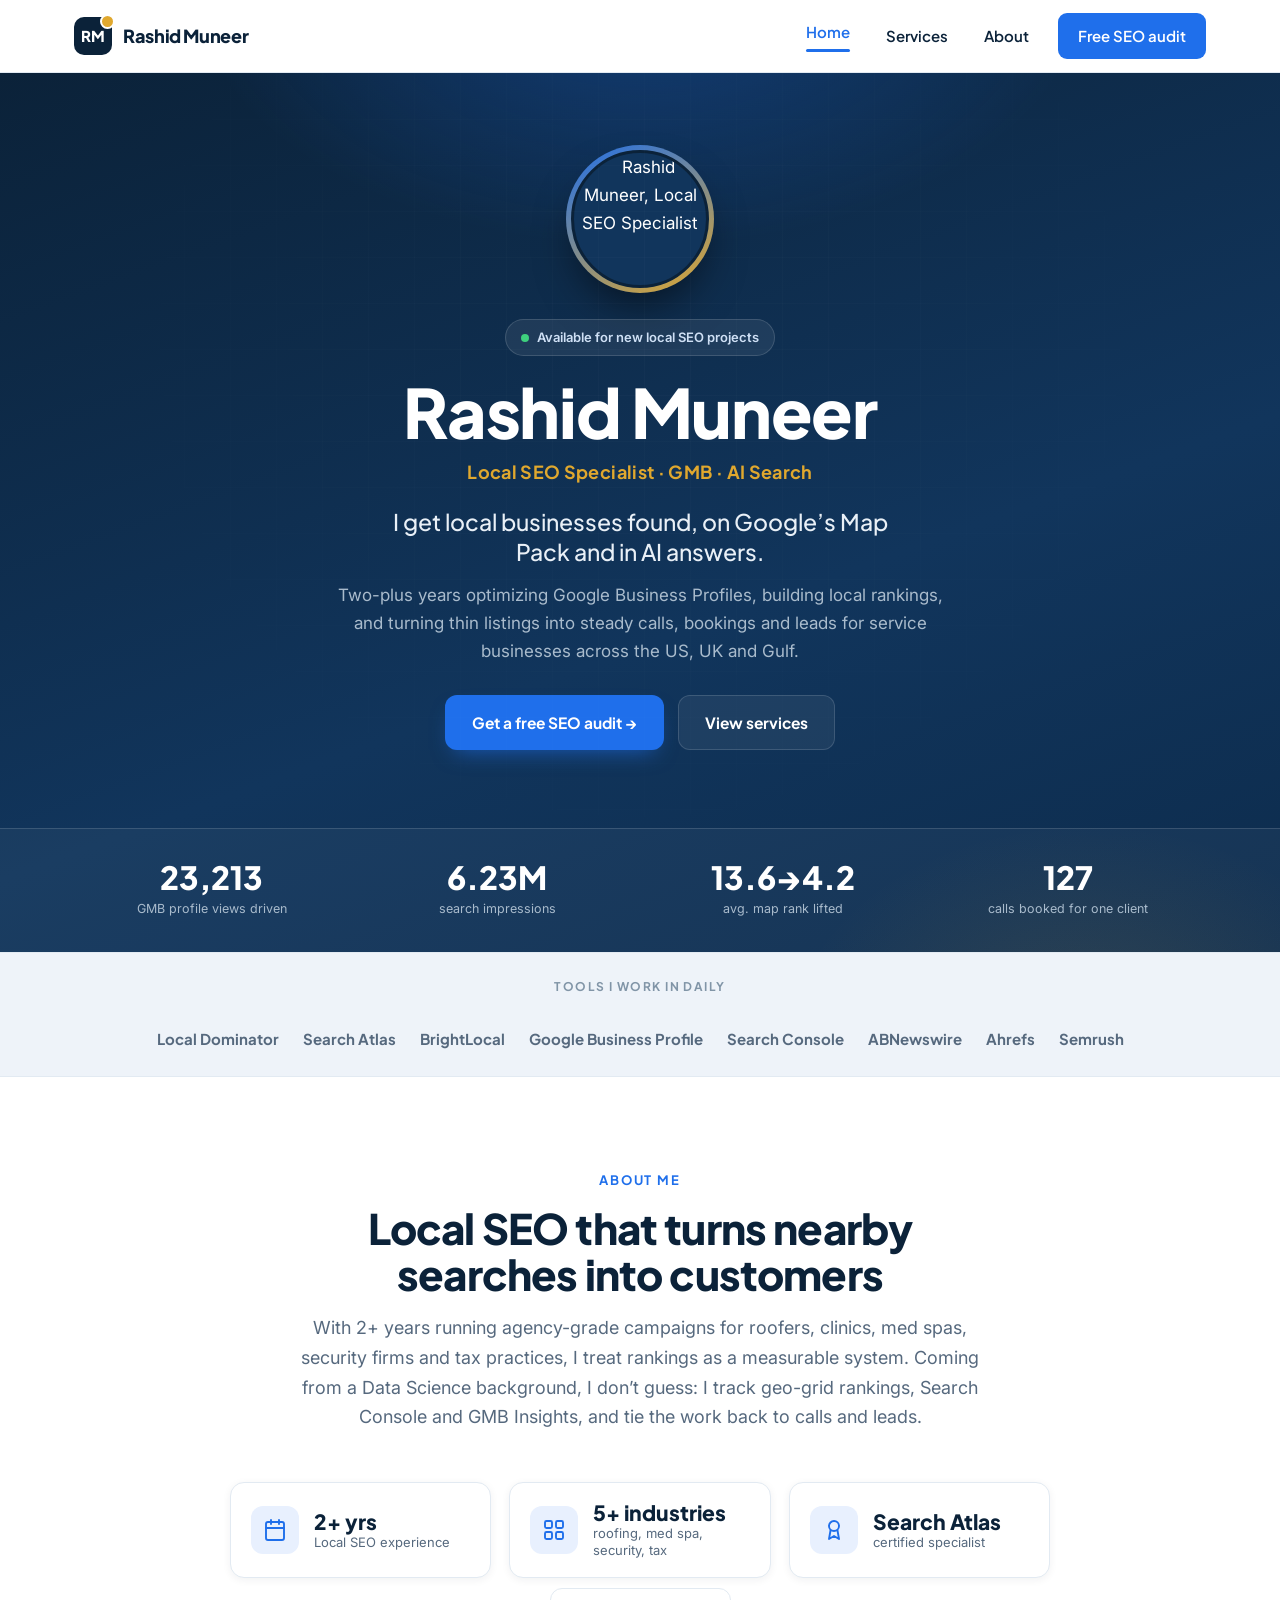
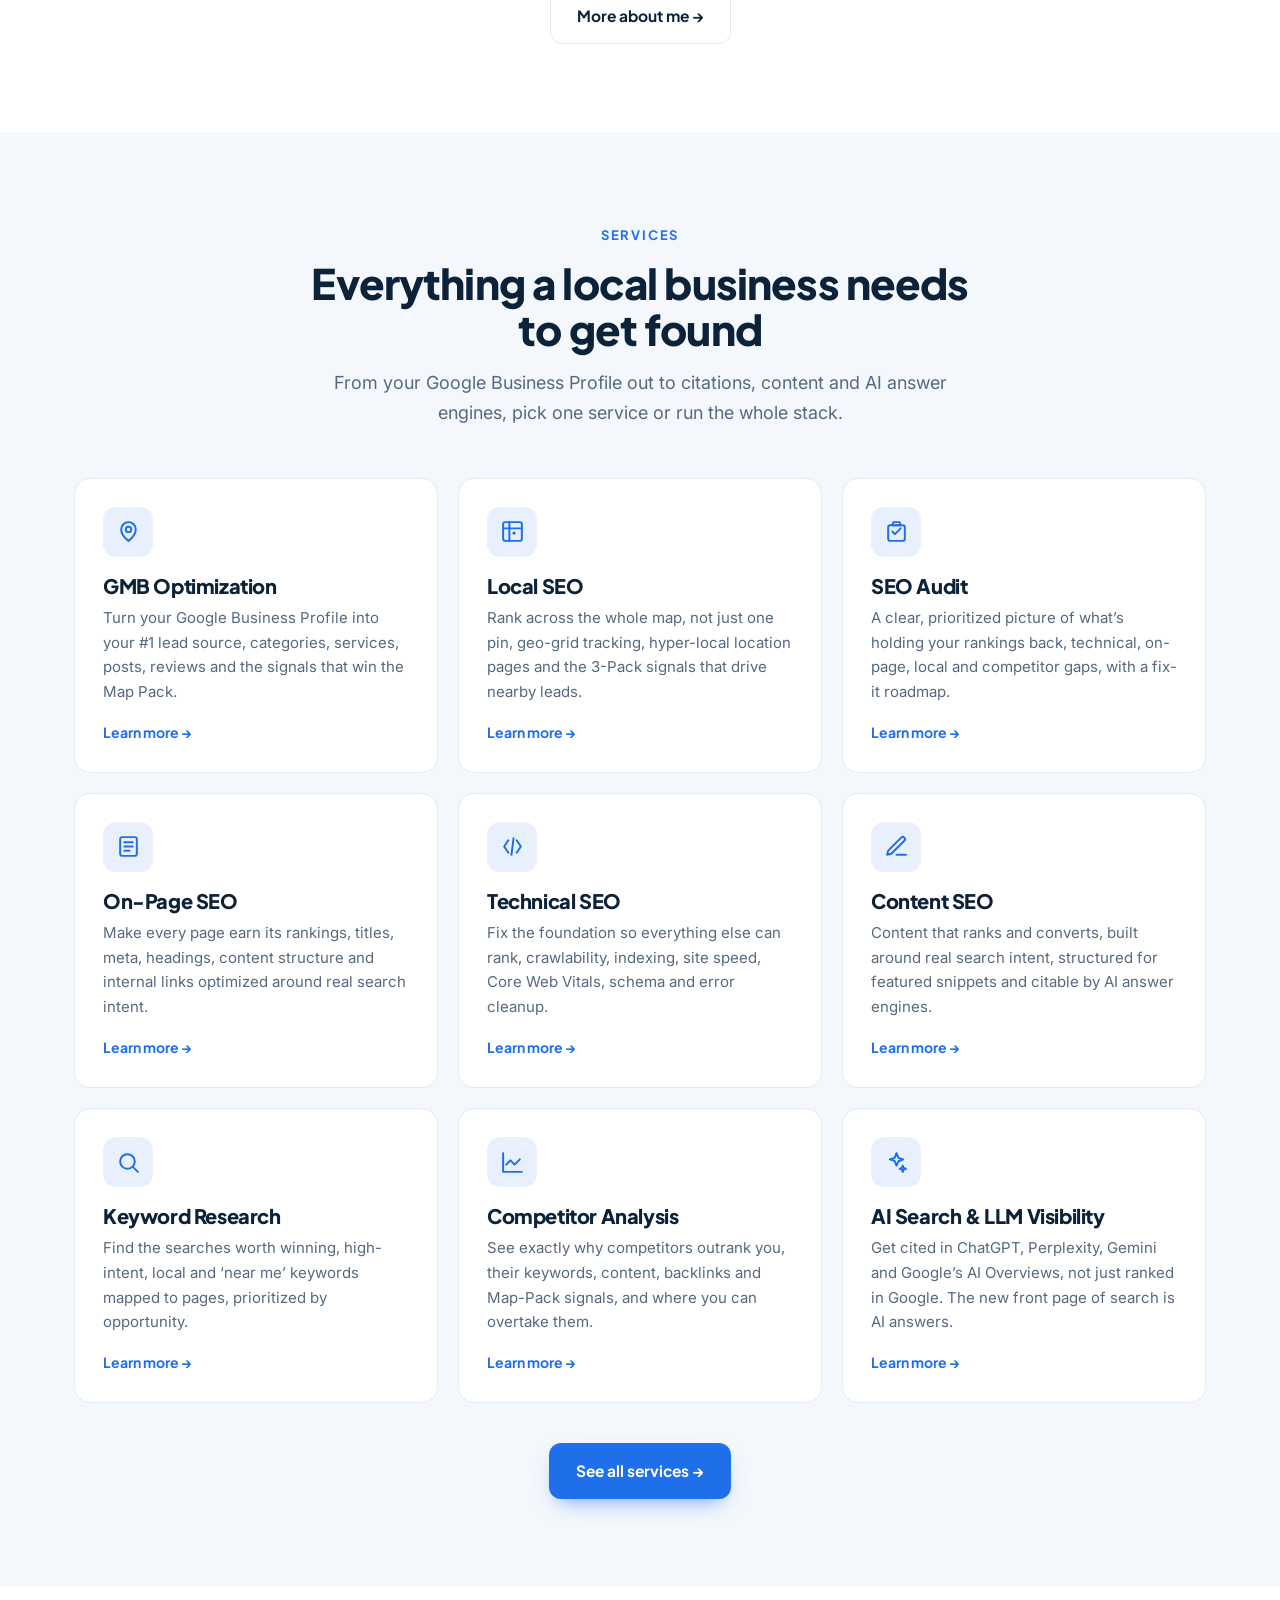
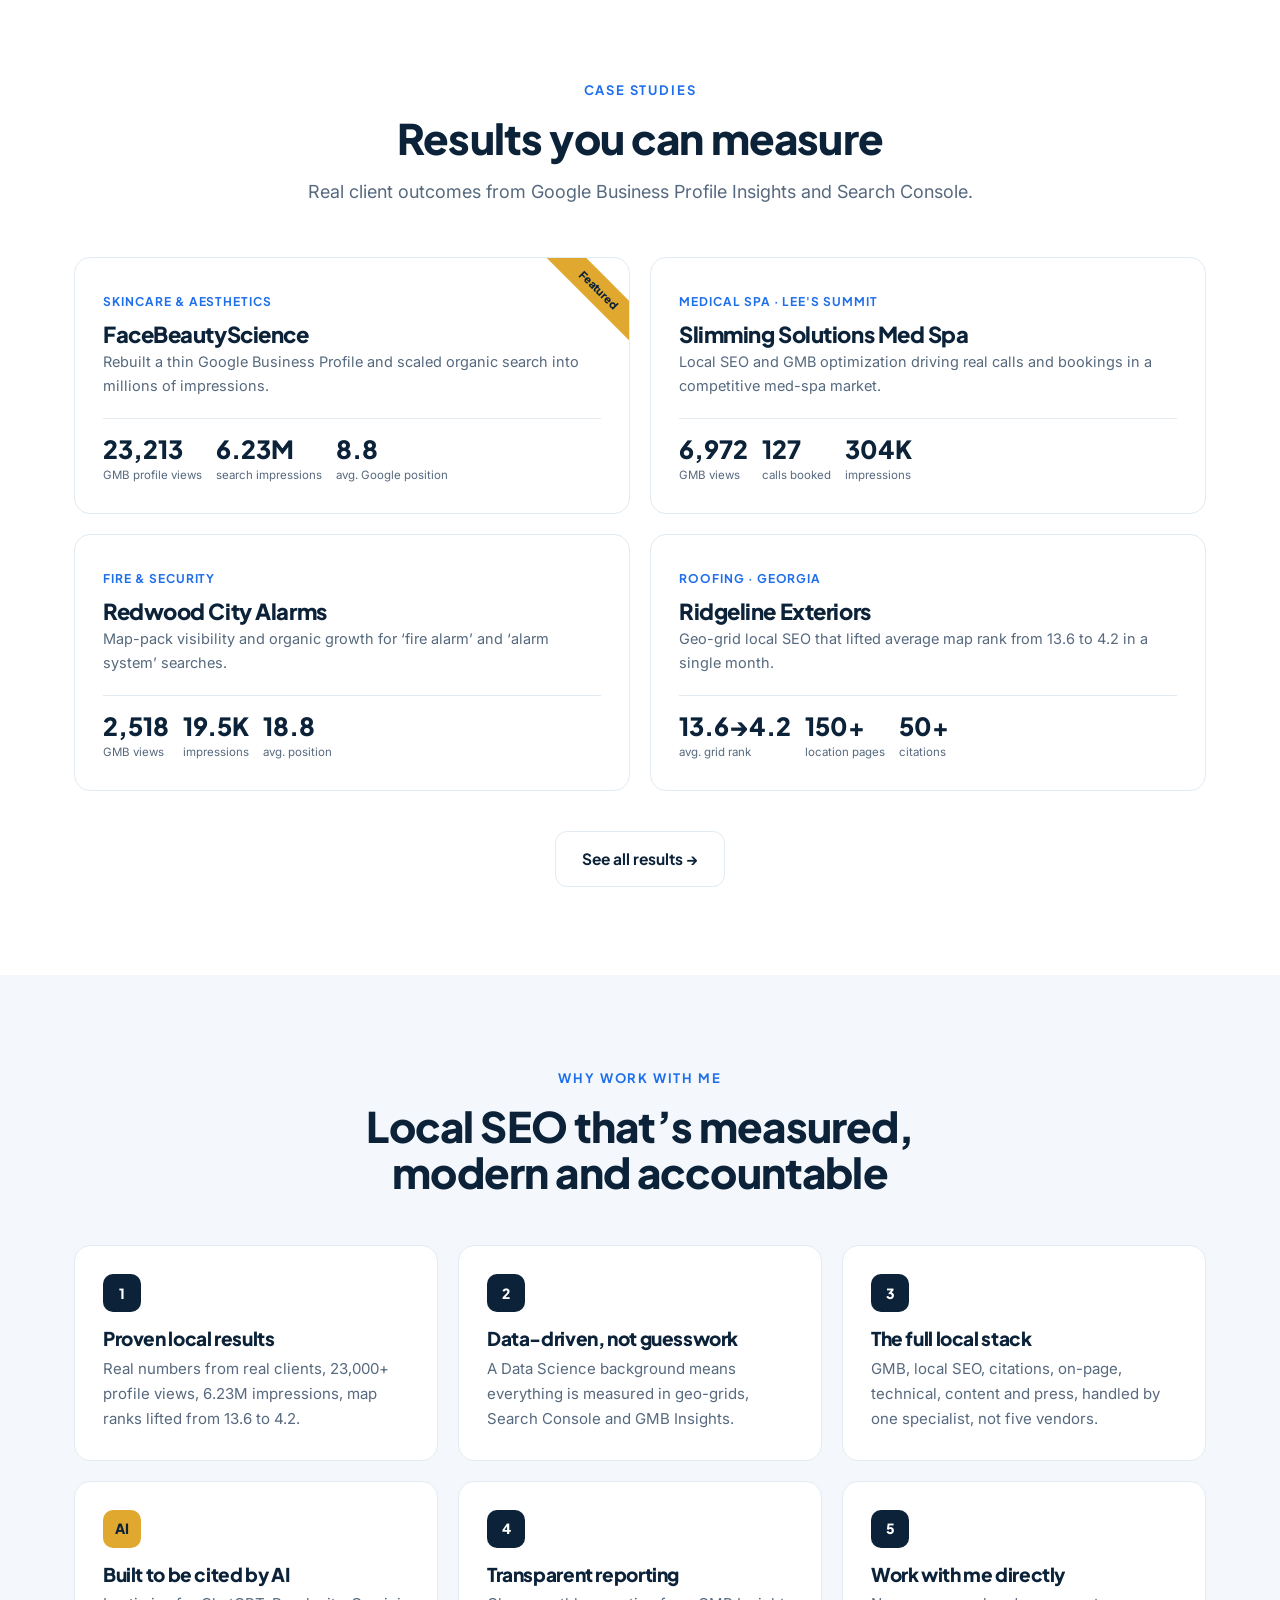
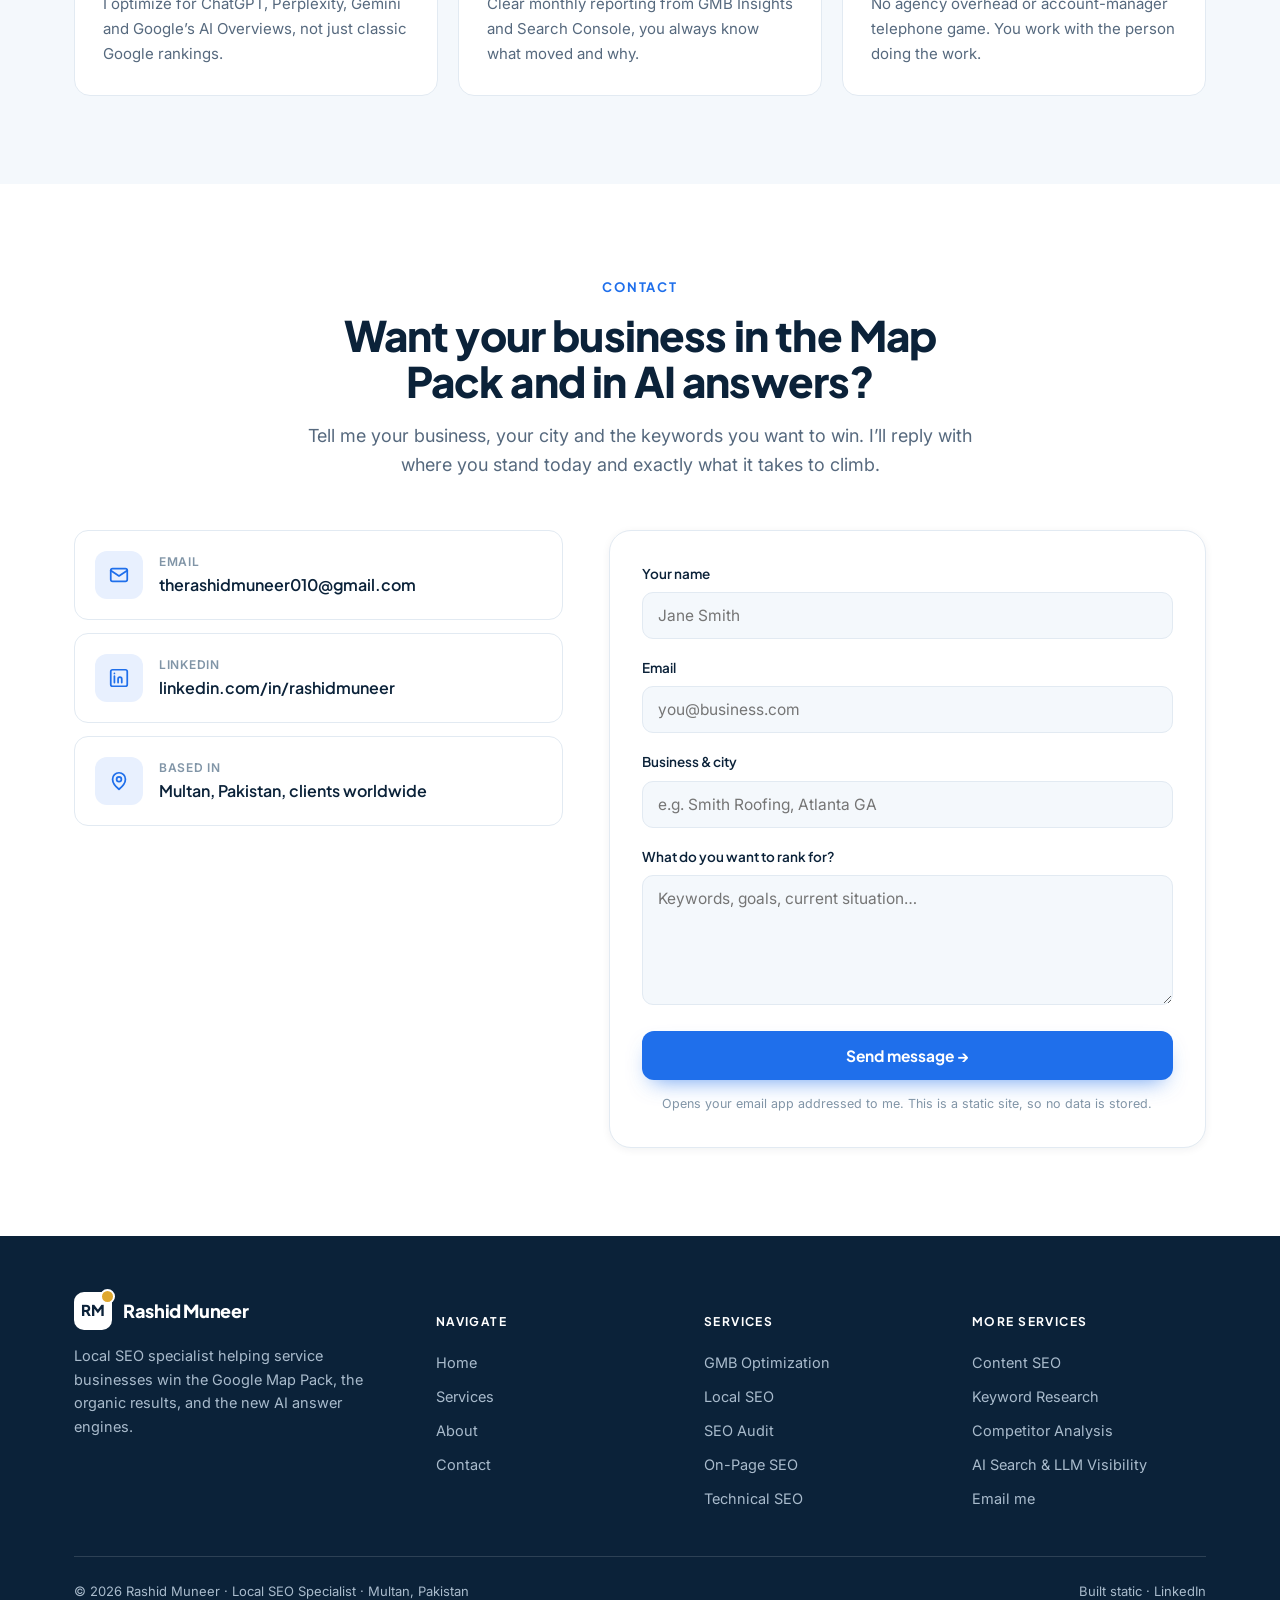
==== index.html @ 2a39502e "Add files via upload" ====
<!DOCTYPE html>
<html lang="en">
<head>
<meta charset="UTF-8">
<meta name="viewport" content="width=device-width, initial-scale=1.0">
<title>Rashid Muneer | Local SEO Specialist for GMB &amp; AI Search</title>
<meta name="description" content="Local SEO specialist Rashid Muneer ranks service businesses in the Google Map Pack and AI answers. GMB optimization, local SEO, audits, content, technical SEO and AI search visibility.">
<link rel="canonical" href="https://rashidmuneer.vercel.app/index.html">
<meta name="robots" content="index, follow, max-image-preview:large">
<meta name="author" content="Rashid Muneer">
<meta name="theme-color" content="#0B2239">
<meta property="og:type" content="website">
<meta property="og:site_name" content="Rashid Muneer | Local SEO Specialist">
<meta property="og:title" content="Rashid Muneer | Local SEO Specialist for GMB &amp; AI Search">
<meta property="og:description" content="Local SEO specialist Rashid Muneer ranks service businesses in the Google Map Pack and AI answers. GMB optimization, local SEO, audits, content, technical SEO and AI search visibility.">
<meta property="og:url" content="https://rashidmuneer.vercel.app/index.html">
<meta property="og:image" content="https://rashidmuneer.vercel.app/assets/rashid.png">
<meta name="twitter:card" content="summary_large_image">
<meta name="twitter:title" content="Rashid Muneer | Local SEO Specialist for GMB &amp; AI Search">
<meta name="twitter:description" content="Local SEO specialist Rashid Muneer ranks service businesses in the Google Map Pack and AI answers. GMB optimization, local SEO, audits, content, technical SEO and AI search visibility.">
<link rel="icon" href="./assets/favicon.svg" type="image/svg+xml">
<link rel="preconnect" href="https://fonts.googleapis.com">
<link rel="preconnect" href="https://fonts.gstatic.com" crossorigin>
<link href="https://fonts.googleapis.com/css2?family=Plus+Jakarta+Sans:wght@500;600;700;800&family=Inter:wght@400;500;600&display=swap" rel="stylesheet">
<link rel="stylesheet" href="./style.css">
<script type="application/ld+json">{"@context": "https://schema.org", "@type": "Person", "name": "Rashid Muneer", "jobTitle": "Local SEO Specialist", "email": "mailto:therashidmuneer010@gmail.com", "url": "https://rashidmuneer.vercel.app/", "image": "https://rashidmuneer.vercel.app/assets/rashid.png", "sameAs": ["https://www.linkedin.com/in/rashidmuneer/"], "address": {"@type": "PostalAddress", "addressLocality": "Multan", "addressCountry": "PK"}, "knowsAbout": ["Local SEO", "Google Business Profile / GMB optimization", "Google 3-Pack ranking", "Local citations & NAP", "BrightLocal", "ABNewswire press releases", "Search Atlas", "Technical SEO", "On-page SEO", "Keyword research", "AI search optimization (GEO / AEO)"]}</script>
<script type="application/ld+json">{"@context": "https://schema.org", "@type": "WebSite", "name": "Rashid Muneer | Local SEO Specialist", "url": "https://rashidmuneer.vercel.app/"}</script>
<script type="application/ld+json">{"@context": "https://schema.org", "@type": "BreadcrumbList", "itemListElement": [{"@type": "ListItem", "position": 1, "name": "Home", "item": "https://rashidmuneer.vercel.app/index.html"}]}</script>
</head>
<body>

<header class="site-header">
  <div class="container nav-wrap">
    <a href="./index.html" class="logo"><span class="logo-mark">RM</span><span>Rashid Muneer</span></a>
    <button class="nav-toggle" aria-label="Open menu" aria-expanded="false"><span></span><span></span><span></span></button>
    <nav class="nav" aria-label="Primary">
      <a href="./index.html">Home</a>
      <a href="./services.html">Services</a>
      <a href="./about.html">About</a>
      <a href="./contact.html" class="nav-cta">Free SEO audit</a>
    </nav>
  </div>
</header>

  <!-- HERO -->
  <section class="hero">
    <div class="container hero-inner">
      <div class="hero-photo"><img src="./assets/rashid.png" alt="Rashid Muneer, Local SEO Specialist" width="148" height="148"></div>
      <span class="hero-avail"><span class="dot"></span>Available for new local SEO projects</span>
      <h1>Rashid Muneer</h1>
      <div class="role">Local SEO Specialist · GMB · AI Search</div>
      <p class="lede">I get local businesses found, on Google&rsquo;s Map Pack and in AI answers.</p>
      <p class="sub">Two-plus years optimizing Google Business Profiles, building local rankings, and turning thin listings into steady calls, bookings and leads for service businesses across the US, UK and Gulf.</p>
      <div class="hero-cta">
        <a class="btn btn-primary" href="./contact.html">Get a free SEO audit →</a>
        <a class="btn btn-ghost-dark" href="./services.html">View services</a>
      </div>
    </div>
    <div class="statbar">
      <div class="container">
        <div class="stat"><b>23,213</b><span>GMB profile views driven</span></div>
        <div class="stat"><b>6.23M</b><span>search impressions</span></div>
        <div class="stat"><b>13.6→4.2</b><span>avg. map rank lifted</span></div>
        <div class="stat"><b>127</b><span>calls booked for one client</span></div>
      </div>
    </div>
  </section>

  <!-- TOOLS -->
  <div class="tools-strip">
    <div class="container">
      <span class="lbl">Tools I work in daily</span>
      <div class="ts"><span>Local Dominator</span><span>Search Atlas</span><span>BrightLocal</span><span>Google Business Profile</span><span>Search Console</span><span>ABNewswire</span><span>Ahrefs</span><span>Semrush</span></div>
    </div>
  </div>

  <!-- ABOUT PREVIEW -->
  <section class="section">
    <div class="container">
      <div class="section-head">
        <span class="eyebrow">About me</span>
        <h2>Local SEO that turns nearby searches into customers</h2>
        <p>With 2+ years running agency-grade campaigns for roofers, clinics, med spas, security firms and tax practices, I treat rankings as a measurable system. Coming from a Data Science background, I don&rsquo;t guess: I track geo-grid rankings, Search Console and GMB Insights, and tie the work back to calls and leads.</p>
      </div>
      <div class="about-stats">
        <div class="st">
          <div class="ic"><svg viewBox="0 0 24 24"><rect x="3" y="4" width="18" height="18" rx="2"/><path d="M16 2v4M8 2v4M3 10h18"/></svg></div>
          <div><b>2+ yrs</b><span>Local SEO experience</span></div>
        </div>
        <div class="st">
          <div class="ic"><svg viewBox="0 0 24 24"><rect x="3" y="3" width="7" height="7" rx="1.5"/><rect x="14" y="3" width="7" height="7" rx="1.5"/><rect x="3" y="14" width="7" height="7" rx="1.5"/><rect x="14" y="14" width="7" height="7" rx="1.5"/></svg></div>
          <div><b>5+ industries</b><span>roofing, med spa, security, tax</span></div>
        </div>
        <div class="st">
          <div class="ic"><svg viewBox="0 0 24 24"><circle cx="12" cy="8" r="5"/><path d="M8.5 12.5 7 21l5-3 5 3-1.5-8.5"/></svg></div>
          <div><b>Search Atlas</b><span>certified specialist</span></div>
        </div>
      </div>
      <div style="text-align:center;margin-top:10px"><a class="btn btn-outline" href="./about.html">More about me →</a></div>
    </div>
  </section>

  <!-- SERVICES PREVIEW -->
  <section class="section alt">
    <div class="container">
      <div class="section-head">
        <span class="eyebrow">Services</span>
        <h2>Everything a local business needs to get found</h2>
        <p>From your Google Business Profile out to citations, content and AI answer engines, pick one service or run the whole stack.</p>
      </div>
      <div class="svc-grid"><a class="svc-card" href="./gmb-optimization.html" data-reveal>
      <div class="svc-ico"><svg viewBox="0 0 24 24"><path d="M12 21s7-5.6 7-11a7 7 0 1 0-14 0c0 5.4 7 11 7 11z"/><circle cx="12" cy="10" r="2.6"/></svg></div>
      <h3>GMB Optimization</h3>
      <p>Turn your Google Business Profile into your #1 lead source, categories, services, posts, reviews and the signals that win the Map Pack.</p>
      <span class="more">Learn more →</span>
    </a><a class="svc-card" href="./local-seo.html" data-reveal>
      <div class="svc-ico"><svg viewBox="0 0 24 24"><rect x="3" y="3" width="18" height="18" rx="2"/><path d="M3 9h18M9 3v18"/><circle cx="13.5" cy="13.5" r="1.6" fill="#1F6FEB" stroke="none"/></svg></div>
      <h3>Local SEO</h3>
      <p>Rank across the whole map, not just one pin, geo-grid tracking, hyper-local location pages and the 3-Pack signals that drive nearby leads.</p>
      <span class="more">Learn more →</span>
    </a><a class="svc-card" href="./seo-audit.html" data-reveal>
      <div class="svc-ico"><svg viewBox="0 0 24 24"><path d="M9 3h6l1 3H8z"/><rect x="4" y="6" width="16" height="15" rx="2"/><path d="M8 12l2.5 2.5L16 9"/></svg></div>
      <h3>SEO Audit</h3>
      <p>A clear, prioritized picture of what&rsquo;s holding your rankings back, technical, on-page, local and competitor gaps, with a fix-it roadmap.</p>
      <span class="more">Learn more →</span>
    </a><a class="svc-card" href="./on-page-seo.html" data-reveal>
      <div class="svc-ico"><svg viewBox="0 0 24 24"><rect x="4" y="3" width="16" height="18" rx="2"/><path d="M8 8h8M8 12h8M8 16h5"/></svg></div>
      <h3>On-Page SEO</h3>
      <p>Make every page earn its rankings, titles, meta, headings, content structure and internal links optimized around real search intent.</p>
      <span class="more">Learn more →</span>
    </a><a class="svc-card" href="./technical-seo.html" data-reveal>
      <div class="svc-ico"><svg viewBox="0 0 24 24"><path d="m16 18 4-6-4-6M8 6l-4 6 4 6"/><path d="M13 4l-2 16"/></svg></div>
      <h3>Technical SEO</h3>
      <p>Fix the foundation so everything else can rank, crawlability, indexing, site speed, Core Web Vitals, schema and error cleanup.</p>
      <span class="more">Learn more →</span>
    </a><a class="svc-card" href="./content-seo.html" data-reveal>
      <div class="svc-ico"><svg viewBox="0 0 24 24"><path d="M12 20h9"/><path d="M16.5 3.5a2.1 2.1 0 0 1 3 3L7 19l-4 1 1-4z"/></svg></div>
      <h3>Content SEO</h3>
      <p>Content that ranks and converts, built around real search intent, structured for featured snippets and citable by AI answer engines.</p>
      <span class="more">Learn more →</span>
    </a><a class="svc-card" href="./keyword-research.html" data-reveal>
      <div class="svc-ico"><svg viewBox="0 0 24 24"><circle cx="11" cy="11" r="7"/><path d="m21 21-4.3-4.3"/></svg></div>
      <h3>Keyword Research</h3>
      <p>Find the searches worth winning, high-intent, local and &lsquo;near me&rsquo; keywords mapped to pages, prioritized by opportunity.</p>
      <span class="more">Learn more →</span>
    </a><a class="svc-card" href="./competitor-analysis.html" data-reveal>
      <div class="svc-ico"><svg viewBox="0 0 24 24"><path d="M3 3v18h18"/><path d="m19 9-5 5-4-4-4 4"/></svg></div>
      <h3>Competitor Analysis</h3>
      <p>See exactly why competitors outrank you, their keywords, content, backlinks and Map-Pack signals, and where you can overtake them.</p>
      <span class="more">Learn more →</span>
    </a><a class="svc-card" href="./ai-search-optimization.html" data-reveal>
      <div class="svc-ico"><svg viewBox="0 0 24 24"><path d="M12 3l1.8 4.6L18.5 9l-4.6 1.8L12 15l-1.8-4.6L5.5 9l4.7-1.4z"/><path d="M18 15l.9 2.3L21 18l-2.1.8L18 21l-.8-2.2L15 18l2.1-.7z"/></svg></div>
      <h3>AI Search & LLM Visibility</h3>
      <p>Get cited in ChatGPT, Perplexity, Gemini and Google&rsquo;s AI Overviews, not just ranked in Google. The new front page of search is AI answers.</p>
      <span class="more">Learn more →</span>
    </a></div>
      <div style="text-align:center;margin-top:40px"><a class="btn btn-primary" href="./services.html">See all services →</a></div>
    </div>
  </section>

  <!-- CASE STUDIES -->
  <section class="section">
    <div class="container">
      <div class="section-head">
        <span class="eyebrow">Case studies</span>
        <h2>Results you can measure</h2>
        <p>Real client outcomes from Google Business Profile Insights and Search Console.</p>
      </div>
      <div class="case-grid"><article class="case" data-reveal><span class="ribbon">Featured</span>
      <span class="sector">Skincare & Aesthetics</span>
      <h3>FaceBeautyScience</h3>
      <p class="desc">Rebuilt a thin Google Business Profile and scaled organic search into millions of impressions.</p>
      <div class="metrics"><div class="metric"><b>23,213</b><span>GMB profile views</span></div><div class="metric"><b>6.23M</b><span>search impressions</span></div><div class="metric"><b>8.8</b><span>avg. Google position</span></div></div>
    </article><article class="case" data-reveal>
      <span class="sector">Medical Spa · Lee's Summit</span>
      <h3>Slimming Solutions Med Spa</h3>
      <p class="desc">Local SEO and GMB optimization driving real calls and bookings in a competitive med-spa market.</p>
      <div class="metrics"><div class="metric"><b>6,972</b><span>GMB views</span></div><div class="metric"><b>127</b><span>calls booked</span></div><div class="metric"><b>304K</b><span>impressions</span></div></div>
    </article><article class="case" data-reveal>
      <span class="sector">Fire &amp; Security</span>
      <h3>Redwood City Alarms</h3>
      <p class="desc">Map-pack visibility and organic growth for &lsquo;fire alarm&rsquo; and &lsquo;alarm system&rsquo; searches.</p>
      <div class="metrics"><div class="metric"><b>2,518</b><span>GMB views</span></div><div class="metric"><b>19.5K</b><span>impressions</span></div><div class="metric"><b>18.8</b><span>avg. position</span></div></div>
    </article><article class="case" data-reveal>
      <span class="sector">Roofing · Georgia</span>
      <h3>Ridgeline Exteriors</h3>
      <p class="desc">Geo-grid local SEO that lifted average map rank from 13.6 to 4.2 in a single month.</p>
      <div class="metrics"><div class="metric"><b>13.6→4.2</b><span>avg. grid rank</span></div><div class="metric"><b>150+</b><span>location pages</span></div><div class="metric"><b>50+</b><span>citations</span></div></div>
    </article></div>
      <div style="text-align:center;margin-top:40px"><a class="btn btn-outline" href="./about.html">See all results →</a></div>
    </div>
  </section>

  <!-- WHY -->
  <section class="section alt">
    <div class="container">
      <div class="section-head">
        <span class="eyebrow">Why work with me</span>
        <h2>Local SEO that&rsquo;s measured, modern and accountable</h2>
      </div>
      <div class="why-grid"><div class="why " data-reveal><span class="n">1</span><h3>Proven local results</h3><p>Real numbers from real clients, 23,000+ profile views, 6.23M impressions, map ranks lifted from 13.6 to 4.2.</p></div><div class="why " data-reveal><span class="n">2</span><h3>Data-driven, not guesswork</h3><p>A Data Science background means everything is measured in geo-grids, Search Console and GMB Insights.</p></div><div class="why " data-reveal><span class="n">3</span><h3>The full local stack</h3><p>GMB, local SEO, citations, on-page, technical, content and press, handled by one specialist, not five vendors.</p></div><div class="why gold" data-reveal><span class="n">AI</span><h3>Built to be cited by AI</h3><p>I optimize for ChatGPT, Perplexity, Gemini and Google&rsquo;s AI Overviews, not just classic Google rankings.</p></div><div class="why " data-reveal><span class="n">4</span><h3>Transparent reporting</h3><p>Clear monthly reporting from GMB Insights and Search Console, you always know what moved and why.</p></div><div class="why " data-reveal><span class="n">5</span><h3>Work with me directly</h3><p>No agency overhead or account-manager telephone game. You work with the person doing the work.</p></div></div>
    </div>
  </section>

  <!-- CONTACT -->
  <section class="section" id="contact">
    <div class="container">
      <div class="section-head">
        <span class="eyebrow">Contact</span>
        <h2>Want your business in the Map Pack and in AI answers?</h2>
        <p>Tell me your business, your city and the keywords you want to win. I&rsquo;ll reply with where you stand today and exactly what it takes to climb.</p>
      </div>
      <div class="contact-grid">
        <div class="contact-cards">
          <a href="mailto:therashidmuneer010@gmail.com">
            <div class="ic"><svg viewBox="0 0 24 24" fill="none" stroke-linecap="round" stroke-linejoin="round"><rect x="3" y="5" width="18" height="14" rx="2"/><path d="m3 7 9 6 9-6"/></svg></div>
            <div><div class="l">Email</div><div class="v">therashidmuneer010@gmail.com</div></div>
          </a>
          <a href="https://www.linkedin.com/in/rashidmuneer/" target="_blank" rel="noopener">
            <div class="ic"><svg viewBox="0 0 24 24" fill="none" stroke-linecap="round" stroke-linejoin="round"><rect x="3" y="3" width="18" height="18" rx="2"/><path d="M7 10v7M7 7v.01M11 17v-4a2 2 0 0 1 4 0v4"/></svg></div>
            <div><div class="l">LinkedIn</div><div class="v">linkedin.com/in/rashidmuneer</div></div>
          </a>
          <div class="c">
            <div class="ic"><svg viewBox="0 0 24 24" fill="none" stroke-linecap="round" stroke-linejoin="round"><path d="M12 21s7-5.6 7-11a7 7 0 1 0-14 0c0 5.4 7 11 7 11z"/><circle cx="12" cy="10" r="2.6"/></svg></div>
            <div><div class="l">Based in</div><div class="v">Multan, Pakistan, clients worldwide</div></div>
          </div>
        </div>
        <div class="form">
          <div class="field"><label for="f-name">Your name</label><input class="input" id="f-name" type="text" placeholder="Jane Smith"></div>
          <div class="field"><label for="f-email">Email</label><input class="input" id="f-email" type="email" placeholder="you@business.com"></div>
          <div class="field"><label for="f-biz">Business &amp; city</label><input class="input" id="f-biz" type="text" placeholder="e.g. Smith Roofing, Atlanta GA"></div>
          <div class="field"><label for="f-msg">What do you want to rank for?</label><textarea class="textarea" id="f-msg" placeholder="Keywords, goals, current situation…"></textarea></div>
          <button class="btn btn-primary" id="sendBtn" type="button">Send message →</button>
          <p class="note">Opens your email app addressed to me. This is a static site, so no data is stored.</p>
        </div>
      </div>
    </div>
  </section>
<footer class="site-footer">
  <div class="container">
    <div class="footer-top">
      <div class="footer-brand">
        <a href="./index.html" class="logo"><span class="logo-mark">RM</span><span>Rashid Muneer</span></a>
        <p>Local SEO specialist helping service businesses win the Google Map Pack, the organic results, and the new AI answer engines.</p>
      </div>
      <div class="footer-col">
        <h5>Navigate</h5>
        <a href="./index.html">Home</a>
        <a href="./services.html">Services</a>
        <a href="./about.html">About</a>
        <a href="./contact.html">Contact</a>
      </div>
      <div class="footer-col">
        <h5>Services</h5>
        <a href="./gmb-optimization.html">GMB Optimization</a>
        <a href="./local-seo.html">Local SEO</a>
        <a href="./seo-audit.html">SEO Audit</a>
        <a href="./on-page-seo.html">On-Page SEO</a>
        <a href="./technical-seo.html">Technical SEO</a>
      </div>
      <div class="footer-col">
        <h5>More services</h5>
        <a href="./content-seo.html">Content SEO</a>
        <a href="./keyword-research.html">Keyword Research</a>
        <a href="./competitor-analysis.html">Competitor Analysis</a>
        <a href="./ai-search-optimization.html">AI Search &amp; LLM Visibility</a>
        <a href="mailto:therashidmuneer010@gmail.com">Email me</a>
      </div>
    </div>
    <div class="footer-bottom">
      <span>© <span id="yr">2026</span> Rashid Muneer · Local SEO Specialist · Multan, Pakistan</span>
      <span>Built static · <a href="https://www.linkedin.com/in/rashidmuneer/" target="_blank" rel="noopener">LinkedIn</a></span>
    </div>
  </div>
</footer>
<script src="./script.js"></script>
</body>
</html>
---- style.css ----
/* ============================================================
   Rashid Muneer - Local SEO Specialist
   style.css  ·  business-friendly · navy / blue / gold
   ============================================================ */
:root{
  --ink:#0B2239;        /* deep navy */
  --ink-2:#10304F;
  --ink-3:#163a5f;
  --blue:#1F6FEB;       /* primary accent */
  --blue-dark:#1559C0;
  --blue-tint:#E8F0FE;
  --gold:#E0A82E;       /* premium warm accent (sparing) */
  --bg:#FFFFFF;
  --bg-alt:#F4F8FC;
  --bg-soft:#EEF3F9;
  --line:#E2EAF2;
  --line-2:rgba(255,255,255,.14);
  --text:#0B2239;
  --muted:#56697E;
  --muted-2:#8195A7;
  --on-dark:#E9F0F7;
  --on-dark-soft:#A9BBCC;

  --ff-display:'Plus Jakarta Sans', system-ui, -apple-system, sans-serif;
  --ff-body:'Inter', system-ui, -apple-system, sans-serif;

  --radius:16px;
  --radius-lg:22px;
  --shadow-sm:0 2px 8px rgba(11,34,57,.06);
  --shadow:0 12px 30px -12px rgba(11,34,57,.18);
  --shadow-lg:0 30px 60px -28px rgba(11,34,57,.34);
  --wrap:1180px;
}
*{box-sizing:border-box}
html{scroll-behavior:smooth}
body{
  margin:0; background:var(--bg); color:var(--text);
  font-family:var(--ff-body); font-size:17px; line-height:1.65;
  -webkit-font-smoothing:antialiased;
}
a{color:var(--blue); text-decoration:none}
img{max-width:100%; display:block}
h1,h2,h3,h4{font-family:var(--ff-display); font-weight:800; line-height:1.1; letter-spacing:-.02em; margin:0; color:var(--ink)}
p{margin:0 0 1em}
.container{max-width:var(--wrap); margin:0 auto; padding:0 24px}
.eyebrow{font-family:var(--ff-display); font-weight:700; font-size:13px; letter-spacing:.14em; text-transform:uppercase; color:var(--blue); display:inline-block}
:focus-visible{outline:3px solid var(--blue); outline-offset:3px; border-radius:6px}
.sr-only{position:absolute;width:1px;height:1px;padding:0;margin:-1px;overflow:hidden;clip:rect(0,0,0,0);border:0}

/* ---------------- BUTTONS ---------------- */
.btn{display:inline-flex; align-items:center; gap:9px; font-family:var(--ff-display); font-weight:700; font-size:15.5px; padding:14px 26px; border-radius:12px; cursor:pointer; border:1.5px solid transparent; transition:.2s; text-align:center}
.btn-primary{background:var(--blue); color:#fff; box-shadow:0 10px 22px -10px rgba(31,111,235,.7)}
.btn-primary:hover{background:var(--blue-dark); transform:translateY(-2px); color:#fff}
.btn-outline{background:transparent; color:var(--ink); border-color:var(--line)}
.btn-outline:hover{border-color:var(--blue); color:var(--blue)}
.btn-light{background:#fff; color:var(--ink)}
.btn-light:hover{transform:translateY(-2px); color:var(--ink)}
.btn-ghost-dark{background:rgba(255,255,255,.06); color:#fff; border-color:var(--line-2)}
.btn-ghost-dark:hover{background:rgba(255,255,255,.12); color:#fff}

/* ---------------- HEADER / NAV ---------------- */
.site-header{position:sticky; top:0; z-index:80; background:rgba(255,255,255,.82); backdrop-filter:blur(14px); border-bottom:1px solid var(--line)}
.nav-wrap{display:flex; align-items:center; justify-content:space-between; height:72px}
.logo{display:flex; align-items:center; gap:11px; font-family:var(--ff-display); font-weight:800; font-size:18px; color:var(--ink); letter-spacing:-.02em}
.logo-mark{width:38px;height:38px;border-radius:10px;background:var(--ink); color:#fff; display:flex; align-items:center; justify-content:center; font-size:15px; font-weight:800; letter-spacing:0; position:relative}
.logo-mark::after{content:""; position:absolute; top:-3px; right:-3px; width:11px;height:11px;border-radius:50%; background:var(--gold); border:2px solid #fff}
.nav{display:flex; align-items:center; gap:6px}
.nav a{font-family:var(--ff-display); font-weight:600; font-size:15px; color:var(--ink); padding:9px 15px; border-radius:9px; transition:.18s}
.nav a:hover{background:var(--bg-soft); color:var(--blue)}
.nav a.active{color:var(--blue)}
.nav a.active::after{content:""; display:block; height:2.5px; background:var(--blue); border-radius:3px; margin-top:4px}
.nav .nav-cta{margin-left:8px; background:var(--blue); color:#fff; padding:11px 20px}
.nav .nav-cta:hover{background:var(--blue-dark); color:#fff}
.nav .nav-cta.active::after{display:none}
.nav-toggle{display:none; width:44px;height:44px; border:1.5px solid var(--line); background:#fff; border-radius:11px; cursor:pointer; flex-direction:column; gap:5px; align-items:center; justify-content:center}
.nav-toggle span{width:20px;height:2px;background:var(--ink);border-radius:2px;transition:.2s}
.nav-toggle[aria-expanded="true"] span:nth-child(1){transform:translateY(7px) rotate(45deg)}
.nav-toggle[aria-expanded="true"] span:nth-child(2){opacity:0}
.nav-toggle[aria-expanded="true"] span:nth-child(3){transform:translateY(-7px) rotate(-45deg)}

/* ---------------- HERO (navy, photo on top) ---------------- */
.hero{position:relative; background:linear-gradient(160deg,#0B2239 0%, #11355C 60%, #0d2c4d 100%); color:#fff; overflow:hidden; text-align:center}
.hero::before{content:""; position:absolute; inset:0;
  background:
    radial-gradient(720px 420px at 50% -10%, rgba(31,111,235,.32), transparent 62%),
    radial-gradient(500px 360px at 85% 110%, rgba(224,168,46,.12), transparent 60%);
  pointer-events:none}
.hero::after{content:""; position:absolute; inset:0; opacity:.5; pointer-events:none;
  background-image:linear-gradient(rgba(255,255,255,.04) 1px,transparent 1px),linear-gradient(90deg,rgba(255,255,255,.04) 1px,transparent 1px);
  background-size:46px 46px; mask-image:radial-gradient(circle at 50% 30%, #000, transparent 72%)}
.hero-inner{position:relative; padding:72px 0 78px; display:flex; flex-direction:column; align-items:center}
.hero-photo{width:148px;height:148px;border-radius:50%; padding:5px; background:linear-gradient(150deg,var(--blue),var(--gold)); box-shadow:0 22px 44px -14px rgba(0,0,0,.6); margin-bottom:26px}
.hero-photo img{width:100%;height:100%;object-fit:cover; object-position:center top; border-radius:50%; background:#11355C; border:3px solid #0B2239}
.hero-avail{display:inline-flex; align-items:center; gap:8px; font-size:13px; font-weight:600; color:#cfe0f5; background:rgba(255,255,255,.07); border:1px solid var(--line-2); padding:7px 15px; border-radius:100px; margin-bottom:18px}
.hero-avail .dot{width:8px;height:8px;border-radius:50%;background:#3ED07E; box-shadow:0 0 0 0 rgba(62,208,126,.6); animation:pulse 2s infinite}
@keyframes pulse{70%{box-shadow:0 0 0 8px rgba(62,208,126,0)}100%{box-shadow:0 0 0 0 rgba(62,208,126,0)}}
.hero h1{color:#fff; font-size:clamp(38px,6vw,68px); margin-bottom:8px}
.hero .role{font-family:var(--ff-display); font-weight:700; font-size:clamp(15px,2vw,18px); color:var(--gold); letter-spacing:.02em; margin-bottom:20px}
.hero .lede{font-size:clamp(18px,2.3vw,23px); color:var(--on-dark); max-width:30ch; margin:0 auto 14px; font-weight:500; font-family:var(--ff-display); line-height:1.3}
.hero .sub{color:var(--on-dark-soft); max-width:56ch; margin:0 auto 30px}
.hero-cta{display:flex; gap:14px; flex-wrap:wrap; justify-content:center}

/* stat bar */
.statbar{position:relative; background:rgba(255,255,255,.04); border-top:1px solid var(--line-2)}
.statbar .container{display:grid; grid-template-columns:repeat(4,1fr); gap:10px; padding-top:26px; padding-bottom:26px}
.stat{text-align:center; padding:6px}
.stat b{display:block; font-family:var(--ff-display); font-weight:800; font-size:clamp(24px,3vw,32px); color:#fff; line-height:1}
.stat span{font-size:12.5px; color:var(--on-dark-soft); display:block; margin-top:6px}

/* ---------------- SECTIONS ---------------- */
.section{padding:88px 0}
.section.alt{background:var(--bg-alt)}
.section.tight{padding:64px 0}
.section-head{max-width:62ch; margin:0 auto 50px; text-align:center}
.section-head.left{margin-left:0; text-align:left}
.section-head .eyebrow{margin-bottom:14px}
.section-head h2{font-size:clamp(28px,4vw,42px)}
.section-head p{color:var(--muted); font-size:18px; margin:16px auto 0}

/* ---------------- ABOUT PREVIEW (home) ---------------- */
.about-preview{display:grid; grid-template-columns:.85fr 1.15fr; gap:48px; align-items:center}
.about-preview .pic{border-radius:var(--radius-lg); overflow:hidden; background:linear-gradient(160deg,#11355C,#0B2239); box-shadow:var(--shadow); border:1px solid var(--line)}
.about-preview .pic img{width:100%; aspect-ratio:1/1; object-fit:cover; object-position:center top}
.about-preview h2{font-size:clamp(26px,3.4vw,38px); margin-bottom:16px}
.about-preview p{color:var(--muted); font-size:17.5px}
.about-preview .mini{display:flex; gap:26px; margin:22px 0 26px; flex-wrap:wrap}
.about-preview .mini div b{font-family:var(--ff-display); font-size:26px; color:var(--ink); display:block}
.about-preview .mini div span{font-size:13px; color:var(--muted)}

/* ---------------- SERVICE CARDS ---------------- */
.svc-grid{display:grid; grid-template-columns:repeat(3,1fr); gap:20px}
.svc-card{background:#fff; border:1px solid var(--line); border-radius:var(--radius); padding:28px; transition:.22s; display:flex; flex-direction:column; height:100%}
.svc-card:hover{transform:translateY(-4px); box-shadow:var(--shadow); border-color:#cfe0f3}
.svc-ico{width:50px;height:50px;border-radius:13px;background:var(--blue-tint); display:flex;align-items:center;justify-content:center; margin-bottom:18px}
.svc-ico svg{width:25px;height:25px;stroke:var(--blue);fill:none;stroke-width:1.9;stroke-linecap:round;stroke-linejoin:round}
.svc-card h3{font-size:20px; margin-bottom:9px}
.svc-card p{color:var(--muted); font-size:15px; flex-grow:1; margin-bottom:16px}
.svc-card .more{font-family:var(--ff-display); font-weight:700; font-size:14px; color:var(--blue); display:inline-flex; align-items:center; gap:6px}
.svc-card:hover .more{gap:10px}

/* ---------------- CASE STUDIES ---------------- */
.case-grid{display:grid; grid-template-columns:repeat(2,1fr); gap:20px}
.case{background:#fff; border:1px solid var(--line); border-radius:var(--radius); padding:28px; transition:.22s; position:relative; overflow:hidden}
.case:hover{box-shadow:var(--shadow); border-color:#cfe0f3}
.case .sector{font-family:var(--ff-display); font-weight:700; font-size:12px; letter-spacing:.08em; text-transform:uppercase; color:var(--blue)}
.case h3{font-size:22px; margin:8px 0 4px}
.case .desc{color:var(--muted); font-size:14.5px; margin-bottom:20px}
.case .metrics{display:flex; gap:14px; flex-wrap:wrap; border-top:1px solid var(--line); padding-top:18px}
.case .metric b{font-family:var(--ff-display); font-weight:800; font-size:25px; color:var(--ink); display:block; line-height:1}
.case .metric b .up{color:#1A9B5E; font-size:18px}
.case .metric span{font-size:11.5px; color:var(--muted); display:block; margin-top:4px}
.case .ribbon{position:absolute; top:18px; right:-30px; background:var(--gold); color:var(--ink); font-family:var(--ff-display); font-weight:800; font-size:11px; padding:5px 36px; transform:rotate(45deg)}

/* ---------------- WHY WORK WITH ME ---------------- */
.why-grid{display:grid; grid-template-columns:repeat(3,1fr); gap:20px}
.why{background:#fff; border:1px solid var(--line); border-radius:var(--radius); padding:28px}
.why .n{font-family:var(--ff-display); font-weight:800; font-size:14px; color:#fff; background:var(--ink); width:38px;height:38px;border-radius:10px; display:flex;align-items:center;justify-content:center; margin-bottom:16px}
.why.gold .n{background:var(--gold); color:var(--ink)}
.why h3{font-size:19px; margin-bottom:8px}
.why p{color:var(--muted); font-size:15px; margin:0}

/* ---------------- TRUST / TOOLS STRIP ---------------- */
.tools-strip{border-top:1px solid var(--line); border-bottom:1px solid var(--line); background:var(--bg-soft)}
.tools-strip .container{display:flex; align-items:center; gap:30px; flex-wrap:wrap; justify-content:center; padding:24px}
.tools-strip .lbl{font-family:var(--ff-display); font-weight:700; font-size:12px; letter-spacing:.12em; text-transform:uppercase; color:var(--muted-2)}
.tools-strip .ts{display:flex; gap:24px; flex-wrap:wrap; justify-content:center}
.tools-strip .ts span{font-family:var(--ff-display); font-weight:700; font-size:15px; color:var(--muted)}

/* ---------------- CTA BAND ---------------- */
.cta-band{background:linear-gradient(135deg,#0B2239,#13406E); color:#fff; border-radius:var(--radius-lg); padding:58px; text-align:center; position:relative; overflow:hidden}
.cta-band::before{content:""; position:absolute; inset:0; background:radial-gradient(540px 240px at 50% -30%, rgba(31,111,235,.4), transparent 60%)}
.cta-band h2{color:#fff; font-size:clamp(26px,3.6vw,40px); position:relative}
.cta-band p{color:var(--on-dark-soft); max-width:50ch; margin:14px auto 28px; position:relative}
.cta-band .hero-cta{position:relative}

/* ---------------- PAGE HERO (inner pages) ---------------- */
.page-hero{background:linear-gradient(160deg,#0B2239,#12365D); color:#fff; position:relative; overflow:hidden}
.page-hero::before{content:""; position:absolute; inset:0; background:radial-gradient(620px 320px at 80% -30%, rgba(31,111,235,.32), transparent 60%)}
.page-hero .container{position:relative; padding:66px 0 60px}
.breadcrumb{font-size:13.5px; color:var(--on-dark-soft); margin-bottom:18px}
.breadcrumb a{color:var(--on-dark-soft)}
.breadcrumb a:hover{color:#fff}
.page-hero h1{color:#fff; font-size:clamp(32px,5vw,54px); max-width:18ch; margin-bottom:16px}
.page-hero p{color:var(--on-dark); font-size:19px; max-width:58ch; margin:0}
.page-hero .pill-tag{display:inline-block; font-family:var(--ff-display); font-weight:700; font-size:12px; letter-spacing:.1em; text-transform:uppercase; color:var(--gold); margin-bottom:14px}

/* ---------------- CONTENT BLOCKS (service/about) ---------------- */
.prose{max-width:760px}
.prose.wide{max-width:none}
.prose h2{font-size:clamp(24px,3vw,32px); margin:42px 0 16px}
.prose h2:first-child{margin-top:0}
.prose h3{font-size:20px; margin:26px 0 10px}
.prose p{color:var(--muted); font-size:17px}
.prose ul{list-style:none; padding:0; margin:0 0 20px}
.prose ul li{position:relative; padding:8px 0 8px 32px; color:var(--text); font-size:16.5px}
.prose ul li::before{content:""; position:absolute; left:4px; top:15px; width:16px;height:16px; border-radius:5px; background:var(--blue-tint);
  background-image:url("data:image/svg+xml,%3Csvg xmlns='http://www.w3.org/2000/svg' viewBox='0 0 24 24' fill='none' stroke='%231F6FEB' stroke-width='3' stroke-linecap='round' stroke-linejoin='round'%3E%3Cpath d='M20 6 9 17l-5-5'/%3E%3C/svg%3E"); background-size:11px; background-repeat:no-repeat; background-position:center}

.content-split{display:grid; grid-template-columns:1.4fr .6fr; gap:48px; align-items:start}
.sidecard{background:var(--bg-alt); border:1px solid var(--line); border-radius:var(--radius); padding:26px; position:sticky; top:96px}
.sidecard h4{font-size:15px; text-transform:uppercase; letter-spacing:.08em; color:var(--muted-2); font-size:12.5px; margin-bottom:14px}
.tagrow{display:flex; flex-wrap:wrap; gap:8px; margin-bottom:22px}
.tag{font-family:var(--ff-display); font-weight:600; font-size:12.5px; color:var(--ink); background:#fff; border:1px solid var(--line); border-radius:8px; padding:7px 11px}
.sidecard .btn{width:100%; justify-content:center}

/* feature row */
.feature-row{display:grid; grid-template-columns:repeat(3,1fr); gap:18px; margin:6px 0 8px}
.feature{background:#fff; border:1px solid var(--line); border-radius:14px; padding:22px}
.feature .ic{width:42px;height:42px;border-radius:11px;background:var(--blue-tint);display:flex;align-items:center;justify-content:center;margin-bottom:14px}
.feature .ic svg{width:22px;height:22px;stroke:var(--blue);fill:none;stroke-width:1.9}
.feature h3{font-size:17px;margin-bottom:6px}
.feature p{color:var(--muted);font-size:14.5px;margin:0}

/* steps */
.steps{counter-reset:s; display:grid; gap:14px; margin:8px 0}
.step-item{display:flex; gap:18px; background:#fff; border:1px solid var(--line); border-radius:14px; padding:22px}
.step-item .num{flex:none; width:40px;height:40px;border-radius:11px; background:var(--ink); color:#fff; font-family:var(--ff-display); font-weight:800; display:flex; align-items:center; justify-content:center}
.step-item h3{font-size:18px; margin-bottom:5px}
.step-item p{color:var(--muted); font-size:15px; margin:0}

/* ---------------- FAQ ---------------- */
.faq{max-width:820px; margin:0 auto}
.faq-item{border:1px solid var(--line); border-radius:13px; margin-bottom:12px; background:#fff; overflow:hidden}
.faq-q{width:100%; text-align:left; background:none; border:0; padding:20px 22px; font-family:var(--ff-display); font-weight:700; font-size:17px; color:var(--ink); cursor:pointer; display:flex; justify-content:space-between; align-items:center; gap:16px}
.faq-q .ic{flex:none; width:24px;height:24px; border-radius:50%; background:var(--blue-tint); color:var(--blue); display:flex;align-items:center;justify-content:center; font-weight:800; transition:.2s}
.faq-item.open .faq-q .ic{transform:rotate(45deg); background:var(--blue); color:#fff}
.faq-a{max-height:0; overflow:hidden; transition:max-height .3s ease}
.faq-a p{padding:0 22px 20px; margin:0; color:var(--muted); font-size:16px}

/* ---------------- ABOUT PAGE ---------------- */
.about-layout{display:grid; grid-template-columns:.85fr 1.15fr; gap:50px; align-items:start}
.about-side{position:sticky; top:96px}
.about-side .frame{border-radius:var(--radius-lg); overflow:hidden; background:linear-gradient(160deg,#11355C,#0B2239); box-shadow:var(--shadow); border:1px solid var(--line)}
.about-side .frame img{width:100%; aspect-ratio:4/4.6; object-fit:cover; object-position:center top}
.about-side .facts{margin-top:16px; display:flex; flex-direction:column; gap:9px}
.about-side .facts div{display:flex; justify-content:space-between; padding:12px 16px; background:var(--bg-alt); border:1px solid var(--line); border-radius:11px; font-size:14px}
.about-side .facts span{color:var(--muted)}
.about-side .facts b{color:var(--ink); font-family:var(--ff-display)}
.badges{display:flex; flex-wrap:wrap; gap:9px; margin:4px 0 8px}
.badge{font-family:var(--ff-display); font-weight:600; font-size:13.5px; color:var(--blue); background:var(--blue-tint); border-radius:9px; padding:8px 13px}

/* results table-ish grid on about */
.result-cards{display:grid; grid-template-columns:repeat(2,1fr); gap:16px; margin-top:6px}

/* ---------------- CONTACT ---------------- */
.contact-grid{display:grid; grid-template-columns:.9fr 1.1fr; gap:46px; align-items:start}
.contact-cards a, .contact-cards .c{display:flex; gap:16px; align-items:center; background:#fff; border:1px solid var(--line); border-radius:14px; padding:20px; margin-bottom:13px; transition:.18s}
.contact-cards a:hover{border-color:var(--blue); transform:translateX(4px)}
.contact-cards .ic{flex:none; width:48px;height:48px;border-radius:12px;background:var(--blue-tint);display:flex;align-items:center;justify-content:center}
.contact-cards .ic svg{width:22px;height:22px;stroke:var(--blue);fill:none;stroke-width:1.9}
.contact-cards .l{font-size:12px; text-transform:uppercase; letter-spacing:.06em; color:var(--muted-2); font-weight:600}
.contact-cards .v{font-size:16px; color:var(--ink); font-weight:600; word-break:break-word; font-family:var(--ff-display)}
.form{background:#fff; border:1px solid var(--line); border-radius:var(--radius-lg); padding:32px; box-shadow:var(--shadow-sm)}
.form .field{margin-bottom:18px}
.form label{display:block; font-family:var(--ff-display); font-weight:600; font-size:13.5px; color:var(--ink); margin-bottom:7px}
.form .input,.form .textarea{width:100%; border:1.5px solid var(--line); border-radius:11px; padding:13px 15px; font-family:var(--ff-body); font-size:15.5px; color:var(--ink); background:var(--bg-alt)}
.form .input:focus,.form .textarea:focus{outline:none; border-color:var(--blue); background:#fff}
.form .textarea{min-height:130px; resize:vertical}
.form .btn{width:100%; justify-content:center}
.form .note{font-size:12.5px; color:var(--muted-2); margin:14px 0 0; text-align:center}

/* ---------------- FOOTER ---------------- */
.site-footer{background:var(--ink); color:var(--on-dark-soft); padding:56px 0 32px; margin-top:0}
.footer-top{display:grid; grid-template-columns:1.4fr 1fr 1fr 1fr; gap:34px}
.footer-brand .logo{color:#fff; margin-bottom:14px}
.footer-brand .logo .logo-mark{background:#fff; color:var(--ink)}
.footer-brand p{font-size:14.5px; max-width:34ch; color:var(--on-dark-soft)}
.footer-col h5{font-family:var(--ff-display); font-weight:700; font-size:12px; letter-spacing:.12em; text-transform:uppercase; color:#fff; margin-bottom:15px}
.footer-col a{display:block; color:var(--on-dark-soft); font-size:14.5px; padding:5px 0; transition:.15s}
.footer-col a:hover{color:#fff; padding-left:4px}
.footer-bottom{border-top:1px solid var(--line-2); margin-top:40px; padding-top:24px; display:flex; justify-content:space-between; flex-wrap:wrap; gap:12px; font-size:13px; color:var(--on-dark-soft)}
.footer-bottom a{color:var(--on-dark-soft)}

/* ---------------- RESPONSIVE ---------------- */
@media(max-width:980px){
  .svc-grid{grid-template-columns:repeat(2,1fr)}
  .why-grid{grid-template-columns:1fr}
  .about-preview{grid-template-columns:1fr; gap:30px}
  .about-layout{grid-template-columns:1fr; gap:32px}
  .about-side{position:static}
  .content-split{grid-template-columns:1fr; gap:30px}
  .sidecard{position:static}
  .contact-grid{grid-template-columns:1fr; gap:30px}
  .footer-top{grid-template-columns:1fr 1fr; gap:28px}
  .feature-row{grid-template-columns:1fr}
}
@media(max-width:720px){
  body{font-size:16px}
  .nav{position:fixed; inset:72px 0 auto 0; flex-direction:column; background:#fff; padding:16px 24px 24px; gap:4px; border-bottom:1px solid var(--line); box-shadow:var(--shadow); transform:translateY(-130%); transition:.28s; align-items:stretch}
  .nav.open{transform:translateY(0)}
  .nav a{padding:13px 14px; border-radius:10px}
  .nav a.active::after{display:none}
  .nav a.active{background:var(--blue-tint)}
  .nav .nav-cta{margin:6px 0 0; justify-content:center}
  .nav-toggle{display:flex}
  .statbar .container{grid-template-columns:1fr 1fr; gap:18px}
  .svc-grid{grid-template-columns:1fr}
  .case-grid{grid-template-columns:1fr}
  .result-cards{grid-template-columns:1fr}
  .cta-band{padding:40px 26px}
  .footer-top{grid-template-columns:1fr}
  .section{padding:64px 0}
}
@media(prefers-reduced-motion:reduce){*{animation:none!important; transition:none!important; scroll-behavior:auto!important}}

/* ---------------- ABOUT STAT CARDS (home) ---------------- */
.about-stats{display:grid; grid-template-columns:repeat(3,1fr); gap:18px; max-width:820px; margin:34px auto 0}
.about-stats .st{display:flex; align-items:center; gap:15px; background:#fff; border:1px solid var(--line); border-radius:14px; padding:18px 20px; box-shadow:var(--shadow-sm); transition:.2s}
.about-stats .st:hover{transform:translateY(-3px); box-shadow:var(--shadow); border-color:#cfe0f3}
.about-stats .ic{flex:none; width:48px;height:48px;border-radius:12px;background:var(--blue-tint); display:flex;align-items:center;justify-content:center}
.about-stats .ic svg{width:24px;height:24px;stroke:var(--blue);fill:none;stroke-width:1.9;stroke-linecap:round;stroke-linejoin:round}
.about-stats b{display:block; font-family:var(--ff-display); font-weight:800; font-size:21px; color:var(--ink); line-height:1.15}
.about-stats span{font-size:13px; color:var(--muted); line-height:1.3; display:block}
@media(max-width:720px){ .about-stats{grid-template-columns:1fr; gap:12px} }
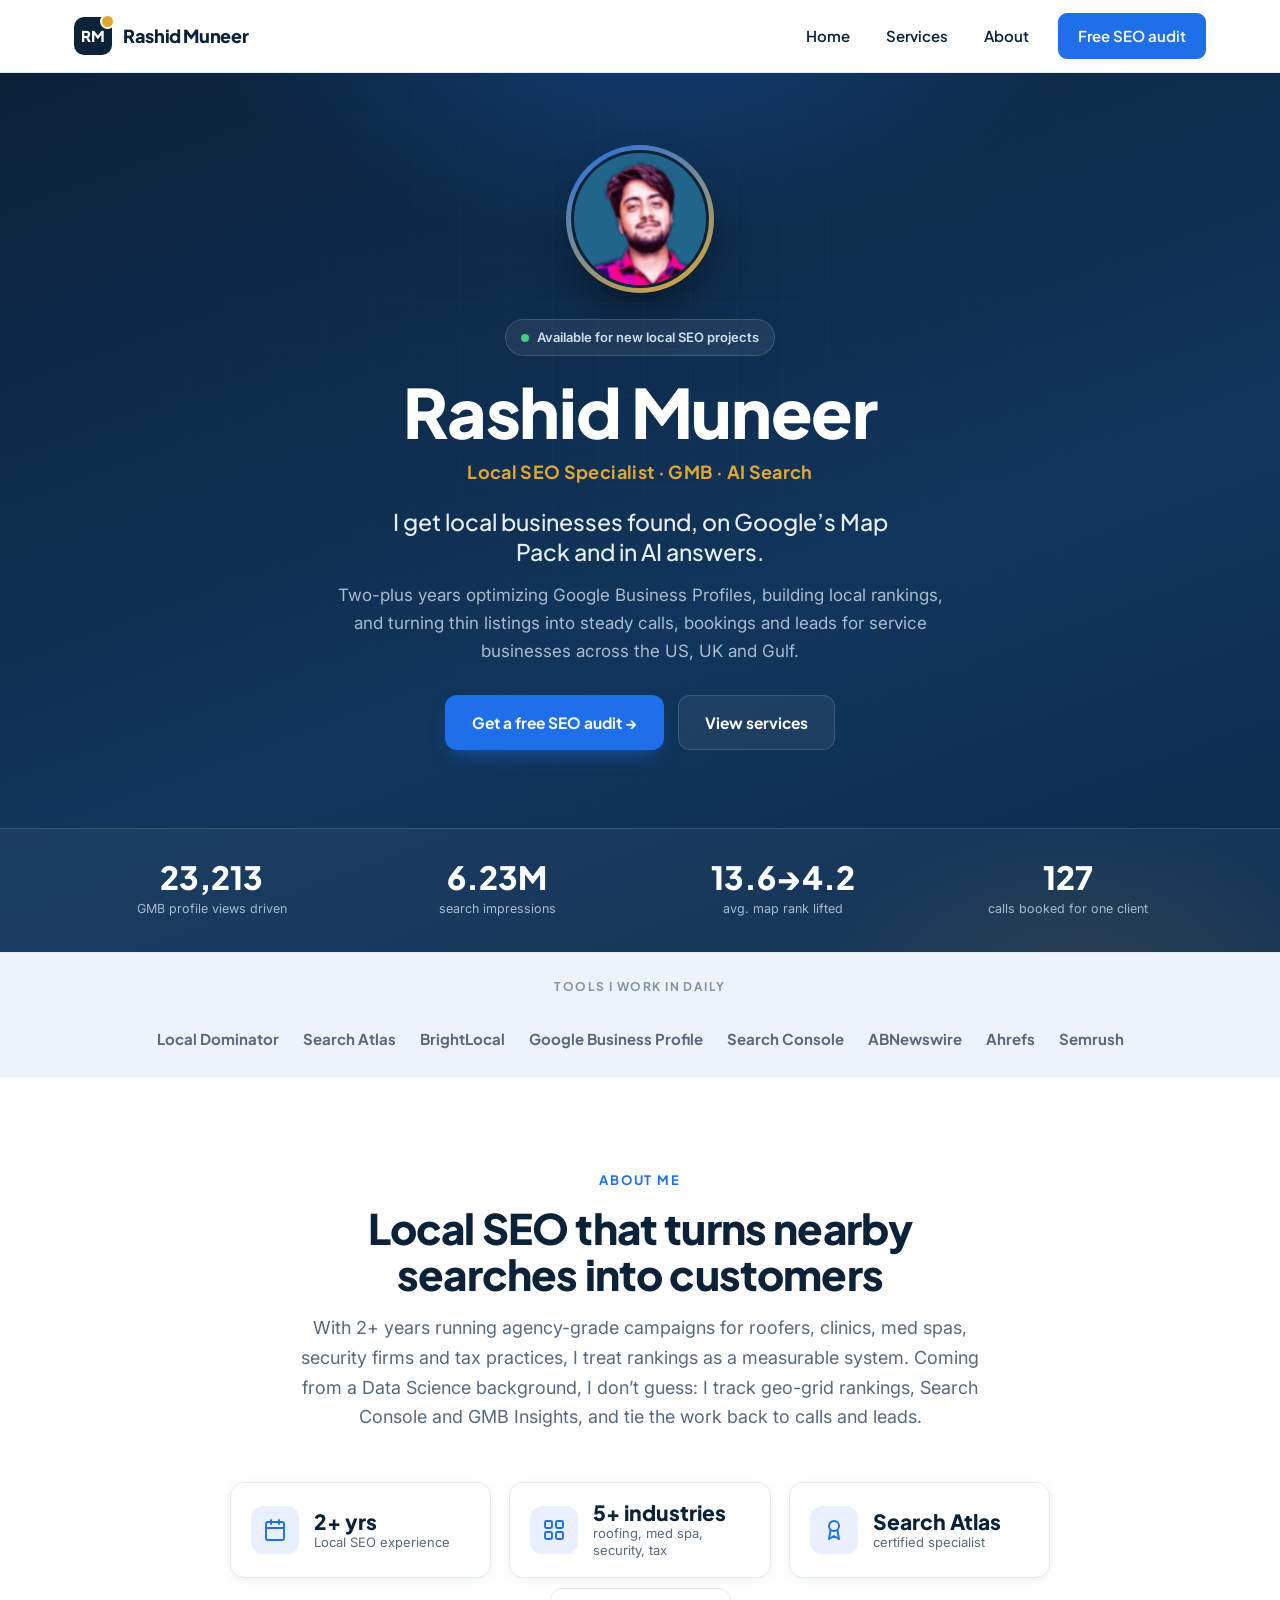
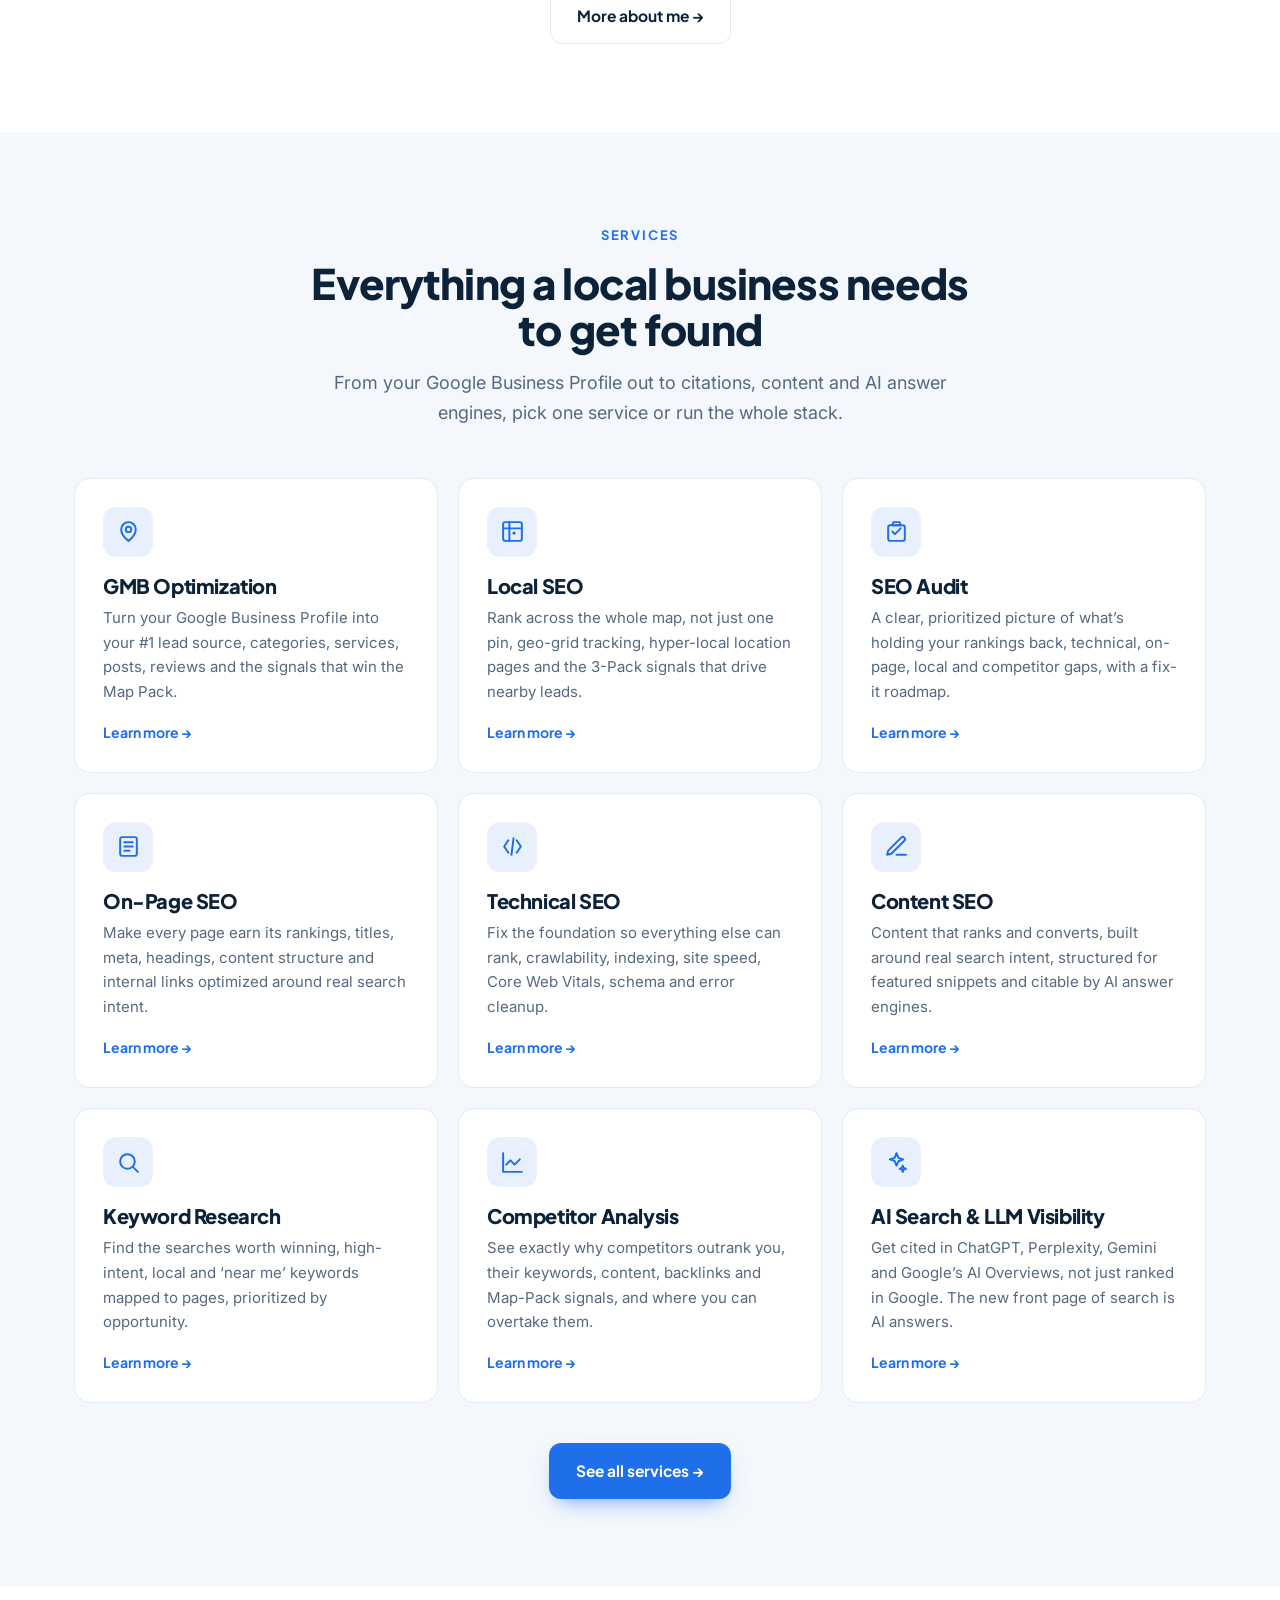
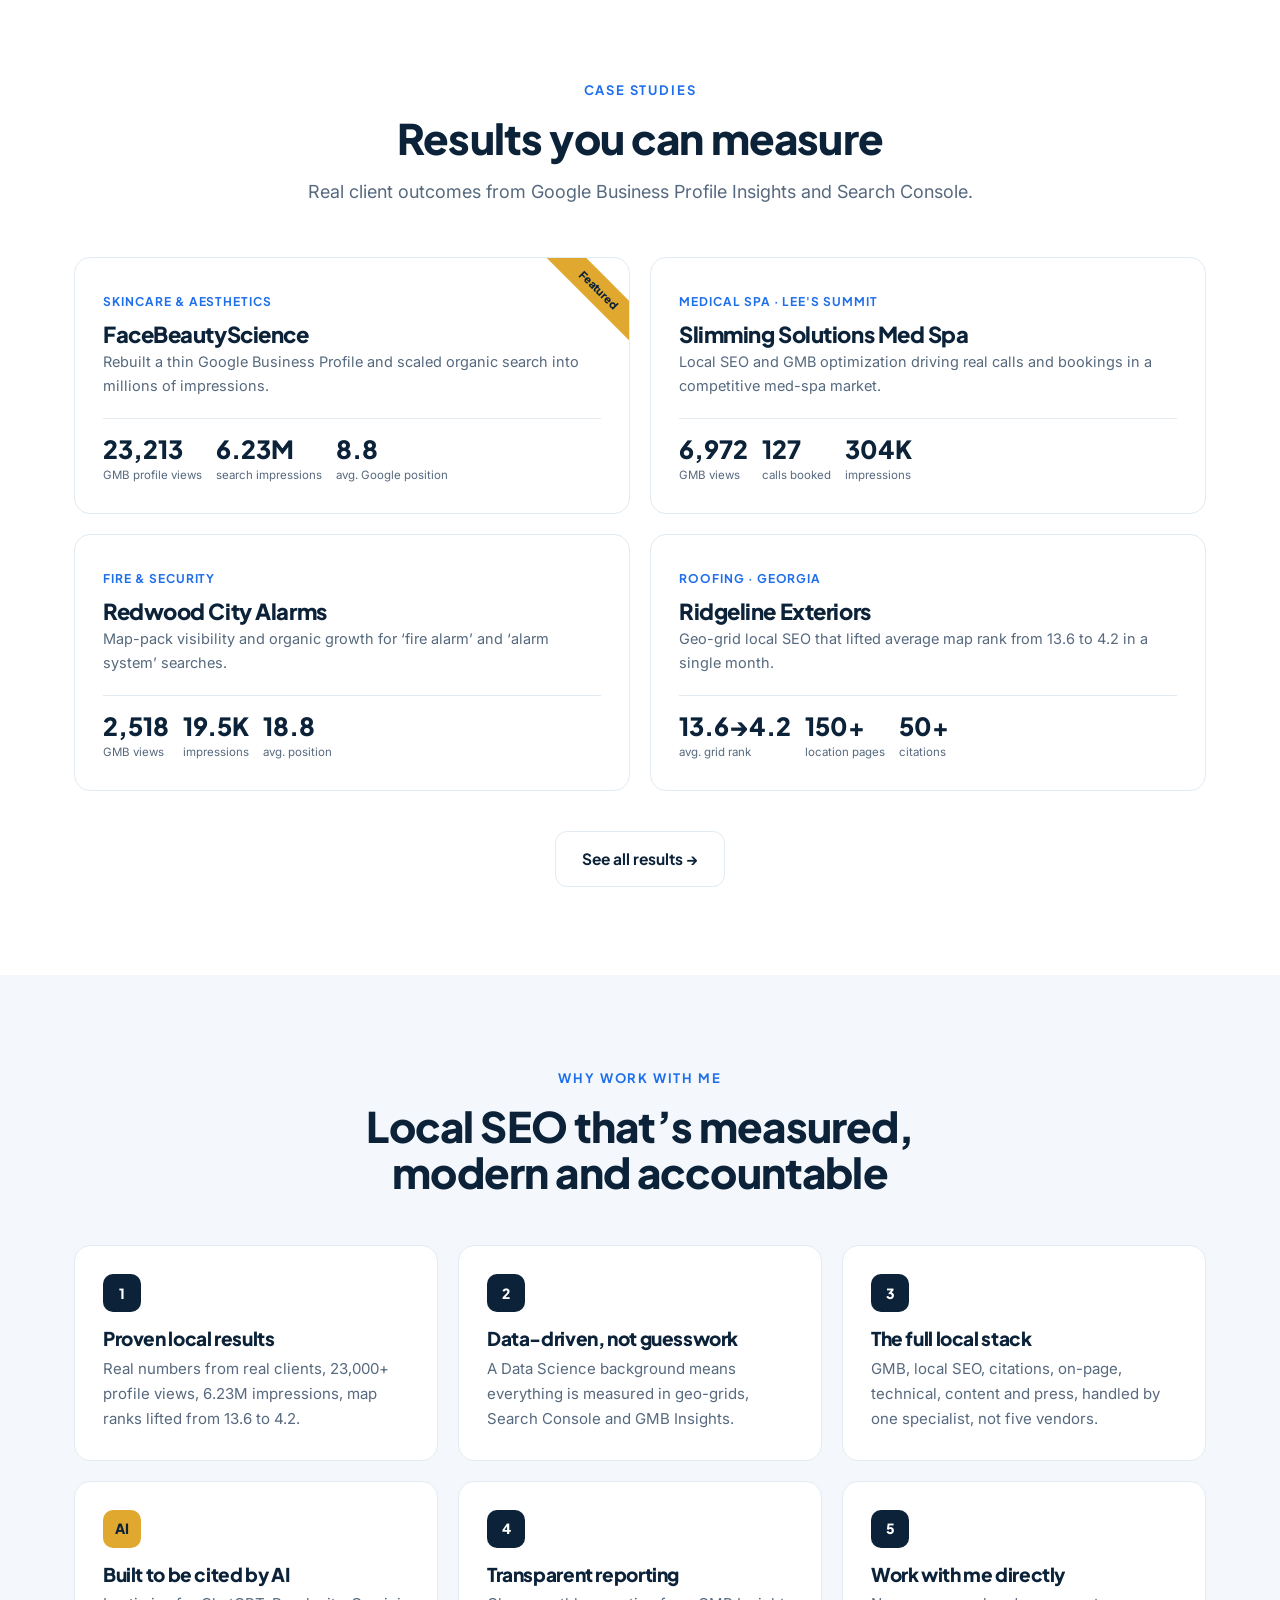
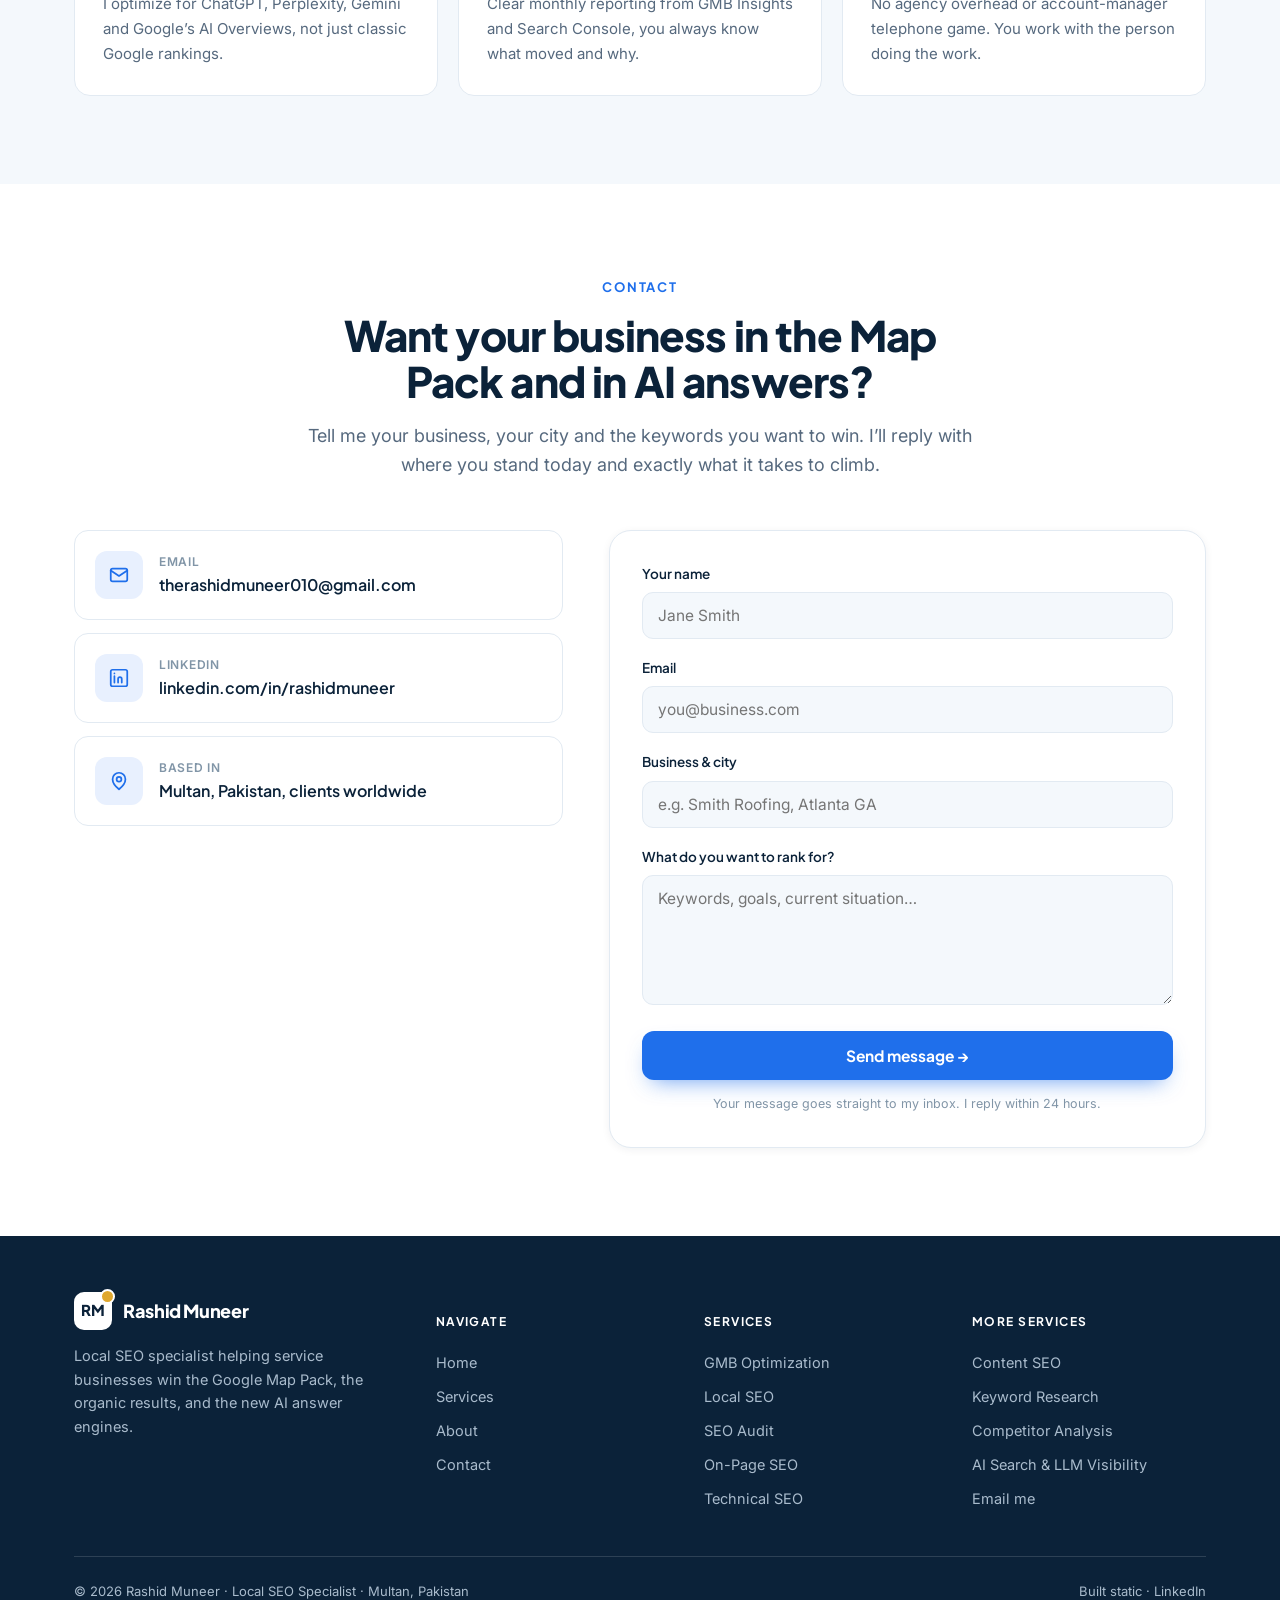
==== commit 18316062: "Add files via upload" ====
--- a/index.html
+++ b/index.html
@@ -5,7 +5,7 @@
 <meta name="viewport" content="width=device-width, initial-scale=1.0">
 <title>Rashid Muneer | Local SEO Specialist for GMB &amp; AI Search</title>
 <meta name="description" content="Local SEO specialist Rashid Muneer ranks service businesses in the Google Map Pack and AI answers. GMB optimization, local SEO, audits, content, technical SEO and AI search visibility.">
-<link rel="canonical" href="https://rashidmuneer.vercel.app/index.html">
+<link rel="canonical" href="https://rashid-portfolio-web.vercel.app/">
 <meta name="robots" content="index, follow, max-image-preview:large">
 <meta name="author" content="Rashid Muneer">
 <meta name="theme-color" content="#0B2239">
@@ -13,31 +13,31 @@
 <meta property="og:site_name" content="Rashid Muneer | Local SEO Specialist">
 <meta property="og:title" content="Rashid Muneer | Local SEO Specialist for GMB &amp; AI Search">
 <meta property="og:description" content="Local SEO specialist Rashid Muneer ranks service businesses in the Google Map Pack and AI answers. GMB optimization, local SEO, audits, content, technical SEO and AI search visibility.">
-<meta property="og:url" content="https://rashidmuneer.vercel.app/index.html">
-<meta property="og:image" content="https://rashidmuneer.vercel.app/assets/rashid.png">
+<meta property="og:url" content="https://rashid-portfolio-web.vercel.app/">
+<meta property="og:image" content="https://rashid-portfolio-web.vercel.app/rashid.png">
 <meta name="twitter:card" content="summary_large_image">
 <meta name="twitter:title" content="Rashid Muneer | Local SEO Specialist for GMB &amp; AI Search">
 <meta name="twitter:description" content="Local SEO specialist Rashid Muneer ranks service businesses in the Google Map Pack and AI answers. GMB optimization, local SEO, audits, content, technical SEO and AI search visibility.">
-<link rel="icon" href="./assets/favicon.svg" type="image/svg+xml">
+<link rel="icon" href="./favicon.svg" type="image/svg+xml">
 <link rel="preconnect" href="https://fonts.googleapis.com">
 <link rel="preconnect" href="https://fonts.gstatic.com" crossorigin>
 <link href="https://fonts.googleapis.com/css2?family=Plus+Jakarta+Sans:wght@500;600;700;800&family=Inter:wght@400;500;600&display=swap" rel="stylesheet">
 <link rel="stylesheet" href="./style.css">
-<script type="application/ld+json">{"@context": "https://schema.org", "@type": "Person", "name": "Rashid Muneer", "jobTitle": "Local SEO Specialist", "email": "mailto:therashidmuneer010@gmail.com", "url": "https://rashidmuneer.vercel.app/", "image": "https://rashidmuneer.vercel.app/assets/rashid.png", "sameAs": ["https://www.linkedin.com/in/rashidmuneer/"], "address": {"@type": "PostalAddress", "addressLocality": "Multan", "addressCountry": "PK"}, "knowsAbout": ["Local SEO", "Google Business Profile / GMB optimization", "Google 3-Pack ranking", "Local citations & NAP", "BrightLocal", "ABNewswire press releases", "Search Atlas", "Technical SEO", "On-page SEO", "Keyword research", "AI search optimization (GEO / AEO)"]}</script>
-<script type="application/ld+json">{"@context": "https://schema.org", "@type": "WebSite", "name": "Rashid Muneer | Local SEO Specialist", "url": "https://rashidmuneer.vercel.app/"}</script>
-<script type="application/ld+json">{"@context": "https://schema.org", "@type": "BreadcrumbList", "itemListElement": [{"@type": "ListItem", "position": 1, "name": "Home", "item": "https://rashidmuneer.vercel.app/index.html"}]}</script>
+<script type="application/ld+json">{"@context": "https://schema.org", "@type": "Person", "name": "Rashid Muneer", "jobTitle": "Local SEO Specialist", "email": "mailto:therashidmuneer010@gmail.com", "url": "https://rashid-portfolio-web.vercel.app/", "image": "https://rashid-portfolio-web.vercel.app/rashid.png", "sameAs": ["https://www.linkedin.com/in/rashidmuneer/"], "address": {"@type": "PostalAddress", "addressLocality": "Multan", "addressCountry": "PK"}, "knowsAbout": ["Local SEO", "Google Business Profile / GMB optimization", "Google 3-Pack ranking", "Local citations & NAP", "BrightLocal", "ABNewswire press releases", "Search Atlas", "Technical SEO", "On-page SEO", "Keyword research", "AI search optimization (GEO / AEO)"]}</script>
+<script type="application/ld+json">{"@context": "https://schema.org", "@type": "WebSite", "name": "Rashid Muneer | Local SEO Specialist", "url": "https://rashid-portfolio-web.vercel.app/"}</script>
+<script type="application/ld+json">{"@context": "https://schema.org", "@type": "BreadcrumbList", "itemListElement": [{"@type": "ListItem", "position": 1, "name": "Home", "item": "https://rashid-portfolio-web.vercel.app/"}]}</script>
 </head>
 <body>
 
 <header class="site-header">
   <div class="container nav-wrap">
-    <a href="./index.html" class="logo"><span class="logo-mark">RM</span><span>Rashid Muneer</span></a>
+    <a href="./" class="logo"><span class="logo-mark">RM</span><span>Rashid Muneer</span></a>
     <button class="nav-toggle" aria-label="Open menu" aria-expanded="false"><span></span><span></span><span></span></button>
     <nav class="nav" aria-label="Primary">
-      <a href="./index.html">Home</a>
-      <a href="./services.html">Services</a>
-      <a href="./about.html">About</a>
-      <a href="./contact.html" class="nav-cta">Free SEO audit</a>
+      <a href="./">Home</a>
+      <a href="./services">Services</a>
+      <a href="./about">About</a>
+      <a href="./contact" class="nav-cta">Free SEO audit</a>
     </nav>
   </div>
 </header>
@@ -45,15 +45,15 @@
   <!-- HERO -->
   <section class="hero">
     <div class="container hero-inner">
-      <div class="hero-photo"><img src="./assets/rashid.png" alt="Rashid Muneer, Local SEO Specialist" width="148" height="148"></div>
+      <div class="hero-photo"><img src="./rashid.png" alt="Rashid Muneer, Local SEO Specialist" width="148" height="148"></div>
       <span class="hero-avail"><span class="dot"></span>Available for new local SEO projects</span>
       <h1>Rashid Muneer</h1>
       <div class="role">Local SEO Specialist · GMB · AI Search</div>
       <p class="lede">I get local businesses found, on Google&rsquo;s Map Pack and in AI answers.</p>
       <p class="sub">Two-plus years optimizing Google Business Profiles, building local rankings, and turning thin listings into steady calls, bookings and leads for service businesses across the US, UK and Gulf.</p>
       <div class="hero-cta">
-        <a class="btn btn-primary" href="./contact.html">Get a free SEO audit →</a>
-        <a class="btn btn-ghost-dark" href="./services.html">View services</a>
+        <a class="btn btn-primary" href="./contact">Get a free SEO audit →</a>
+        <a class="btn btn-ghost-dark" href="./services">View services</a>
       </div>
     </div>
     <div class="statbar">
@@ -96,7 +96,7 @@
           <div><b>Search Atlas</b><span>certified specialist</span></div>
         </div>
       </div>
-      <div style="text-align:center;margin-top:10px"><a class="btn btn-outline" href="./about.html">More about me →</a></div>
+      <div style="text-align:center;margin-top:10px"><a class="btn btn-outline" href="./about">More about me →</a></div>
     </div>
   </section>
 
@@ -108,53 +108,53 @@
         <h2>Everything a local business needs to get found</h2>
         <p>From your Google Business Profile out to citations, content and AI answer engines, pick one service or run the whole stack.</p>
       </div>
-      <div class="svc-grid"><a class="svc-card" href="./gmb-optimization.html" data-reveal>
+      <div class="svc-grid"><a class="svc-card" href="./gmb-optimization" data-reveal>
       <div class="svc-ico"><svg viewBox="0 0 24 24"><path d="M12 21s7-5.6 7-11a7 7 0 1 0-14 0c0 5.4 7 11 7 11z"/><circle cx="12" cy="10" r="2.6"/></svg></div>
       <h3>GMB Optimization</h3>
       <p>Turn your Google Business Profile into your #1 lead source, categories, services, posts, reviews and the signals that win the Map Pack.</p>
       <span class="more">Learn more →</span>
-    </a><a class="svc-card" href="./local-seo.html" data-reveal>
+    </a><a class="svc-card" href="./local-seo" data-reveal>
       <div class="svc-ico"><svg viewBox="0 0 24 24"><rect x="3" y="3" width="18" height="18" rx="2"/><path d="M3 9h18M9 3v18"/><circle cx="13.5" cy="13.5" r="1.6" fill="#1F6FEB" stroke="none"/></svg></div>
       <h3>Local SEO</h3>
       <p>Rank across the whole map, not just one pin, geo-grid tracking, hyper-local location pages and the 3-Pack signals that drive nearby leads.</p>
       <span class="more">Learn more →</span>
-    </a><a class="svc-card" href="./seo-audit.html" data-reveal>
+    </a><a class="svc-card" href="./seo-audit" data-reveal>
       <div class="svc-ico"><svg viewBox="0 0 24 24"><path d="M9 3h6l1 3H8z"/><rect x="4" y="6" width="16" height="15" rx="2"/><path d="M8 12l2.5 2.5L16 9"/></svg></div>
       <h3>SEO Audit</h3>
       <p>A clear, prioritized picture of what&rsquo;s holding your rankings back, technical, on-page, local and competitor gaps, with a fix-it roadmap.</p>
       <span class="more">Learn more →</span>
-    </a><a class="svc-card" href="./on-page-seo.html" data-reveal>
+    </a><a class="svc-card" href="./on-page-seo" data-reveal>
       <div class="svc-ico"><svg viewBox="0 0 24 24"><rect x="4" y="3" width="16" height="18" rx="2"/><path d="M8 8h8M8 12h8M8 16h5"/></svg></div>
       <h3>On-Page SEO</h3>
       <p>Make every page earn its rankings, titles, meta, headings, content structure and internal links optimized around real search intent.</p>
       <span class="more">Learn more →</span>
-    </a><a class="svc-card" href="./technical-seo.html" data-reveal>
+    </a><a class="svc-card" href="./technical-seo" data-reveal>
       <div class="svc-ico"><svg viewBox="0 0 24 24"><path d="m16 18 4-6-4-6M8 6l-4 6 4 6"/><path d="M13 4l-2 16"/></svg></div>
       <h3>Technical SEO</h3>
       <p>Fix the foundation so everything else can rank, crawlability, indexing, site speed, Core Web Vitals, schema and error cleanup.</p>
       <span class="more">Learn more →</span>
-    </a><a class="svc-card" href="./content-seo.html" data-reveal>
+    </a><a class="svc-card" href="./content-seo" data-reveal>
       <div class="svc-ico"><svg viewBox="0 0 24 24"><path d="M12 20h9"/><path d="M16.5 3.5a2.1 2.1 0 0 1 3 3L7 19l-4 1 1-4z"/></svg></div>
       <h3>Content SEO</h3>
       <p>Content that ranks and converts, built around real search intent, structured for featured snippets and citable by AI answer engines.</p>
       <span class="more">Learn more →</span>
-    </a><a class="svc-card" href="./keyword-research.html" data-reveal>
+    </a><a class="svc-card" href="./keyword-research" data-reveal>
       <div class="svc-ico"><svg viewBox="0 0 24 24"><circle cx="11" cy="11" r="7"/><path d="m21 21-4.3-4.3"/></svg></div>
       <h3>Keyword Research</h3>
       <p>Find the searches worth winning, high-intent, local and &lsquo;near me&rsquo; keywords mapped to pages, prioritized by opportunity.</p>
       <span class="more">Learn more →</span>
-    </a><a class="svc-card" href="./competitor-analysis.html" data-reveal>
+    </a><a class="svc-card" href="./competitor-analysis" data-reveal>
       <div class="svc-ico"><svg viewBox="0 0 24 24"><path d="M3 3v18h18"/><path d="m19 9-5 5-4-4-4 4"/></svg></div>
       <h3>Competitor Analysis</h3>
       <p>See exactly why competitors outrank you, their keywords, content, backlinks and Map-Pack signals, and where you can overtake them.</p>
       <span class="more">Learn more →</span>
-    </a><a class="svc-card" href="./ai-search-optimization.html" data-reveal>
+    </a><a class="svc-card" href="./ai-search-optimization" data-reveal>
       <div class="svc-ico"><svg viewBox="0 0 24 24"><path d="M12 3l1.8 4.6L18.5 9l-4.6 1.8L12 15l-1.8-4.6L5.5 9l4.7-1.4z"/><path d="M18 15l.9 2.3L21 18l-2.1.8L18 21l-.8-2.2L15 18l2.1-.7z"/></svg></div>
       <h3>AI Search & LLM Visibility</h3>
       <p>Get cited in ChatGPT, Perplexity, Gemini and Google&rsquo;s AI Overviews, not just ranked in Google. The new front page of search is AI answers.</p>
       <span class="more">Learn more →</span>
     </a></div>
-      <div style="text-align:center;margin-top:40px"><a class="btn btn-primary" href="./services.html">See all services →</a></div>
+      <div style="text-align:center;margin-top:40px"><a class="btn btn-primary" href="./services">See all services →</a></div>
     </div>
   </section>
 
@@ -187,7 +187,7 @@
       <p class="desc">Geo-grid local SEO that lifted average map rank from 13.6 to 4.2 in a single month.</p>
       <div class="metrics"><div class="metric"><b>13.6→4.2</b><span>avg. grid rank</span></div><div class="metric"><b>150+</b><span>location pages</span></div><div class="metric"><b>50+</b><span>citations</span></div></div>
     </article></div>
-      <div style="text-align:center;margin-top:40px"><a class="btn btn-outline" href="./about.html">See all results →</a></div>
+      <div style="text-align:center;margin-top:40px"><a class="btn btn-outline" href="./about">See all results →</a></div>
     </div>
   </section>
 
@@ -231,7 +231,7 @@
           <div class="field"><label for="f-biz">Business &amp; city</label><input class="input" id="f-biz" type="text" placeholder="e.g. Smith Roofing, Atlanta GA"></div>
           <div class="field"><label for="f-msg">What do you want to rank for?</label><textarea class="textarea" id="f-msg" placeholder="Keywords, goals, current situation…"></textarea></div>
           <button class="btn btn-primary" id="sendBtn" type="button">Send message →</button>
-          <p class="note">Opens your email app addressed to me. This is a static site, so no data is stored.</p>
+          <p class="note">Your message goes straight to my inbox. I reply within 24 hours.</p>
         </div>
       </div>
     </div>
@@ -240,30 +240,30 @@
   <div class="container">
     <div class="footer-top">
       <div class="footer-brand">
-        <a href="./index.html" class="logo"><span class="logo-mark">RM</span><span>Rashid Muneer</span></a>
+        <a href="./" class="logo"><span class="logo-mark">RM</span><span>Rashid Muneer</span></a>
         <p>Local SEO specialist helping service businesses win the Google Map Pack, the organic results, and the new AI answer engines.</p>
       </div>
       <div class="footer-col">
         <h5>Navigate</h5>
-        <a href="./index.html">Home</a>
-        <a href="./services.html">Services</a>
-        <a href="./about.html">About</a>
-        <a href="./contact.html">Contact</a>
+        <a href="./">Home</a>
+        <a href="./services">Services</a>
+        <a href="./about">About</a>
+        <a href="./contact">Contact</a>
       </div>
       <div class="footer-col">
         <h5>Services</h5>
-        <a href="./gmb-optimization.html">GMB Optimization</a>
-        <a href="./local-seo.html">Local SEO</a>
-        <a href="./seo-audit.html">SEO Audit</a>
-        <a href="./on-page-seo.html">On-Page SEO</a>
-        <a href="./technical-seo.html">Technical SEO</a>
+        <a href="./gmb-optimization">GMB Optimization</a>
+        <a href="./local-seo">Local SEO</a>
+        <a href="./seo-audit">SEO Audit</a>
+        <a href="./on-page-seo">On-Page SEO</a>
+        <a href="./technical-seo">Technical SEO</a>
       </div>
       <div class="footer-col">
         <h5>More services</h5>
-        <a href="./content-seo.html">Content SEO</a>
-        <a href="./keyword-research.html">Keyword Research</a>
-        <a href="./competitor-analysis.html">Competitor Analysis</a>
-        <a href="./ai-search-optimization.html">AI Search &amp; LLM Visibility</a>
+        <a href="./content-seo">Content SEO</a>
+        <a href="./keyword-research">Keyword Research</a>
+        <a href="./competitor-analysis">Competitor Analysis</a>
+        <a href="./ai-search-optimization">AI Search &amp; LLM Visibility</a>
         <a href="mailto:therashidmuneer010@gmail.com">Email me</a>
       </div>
     </div>
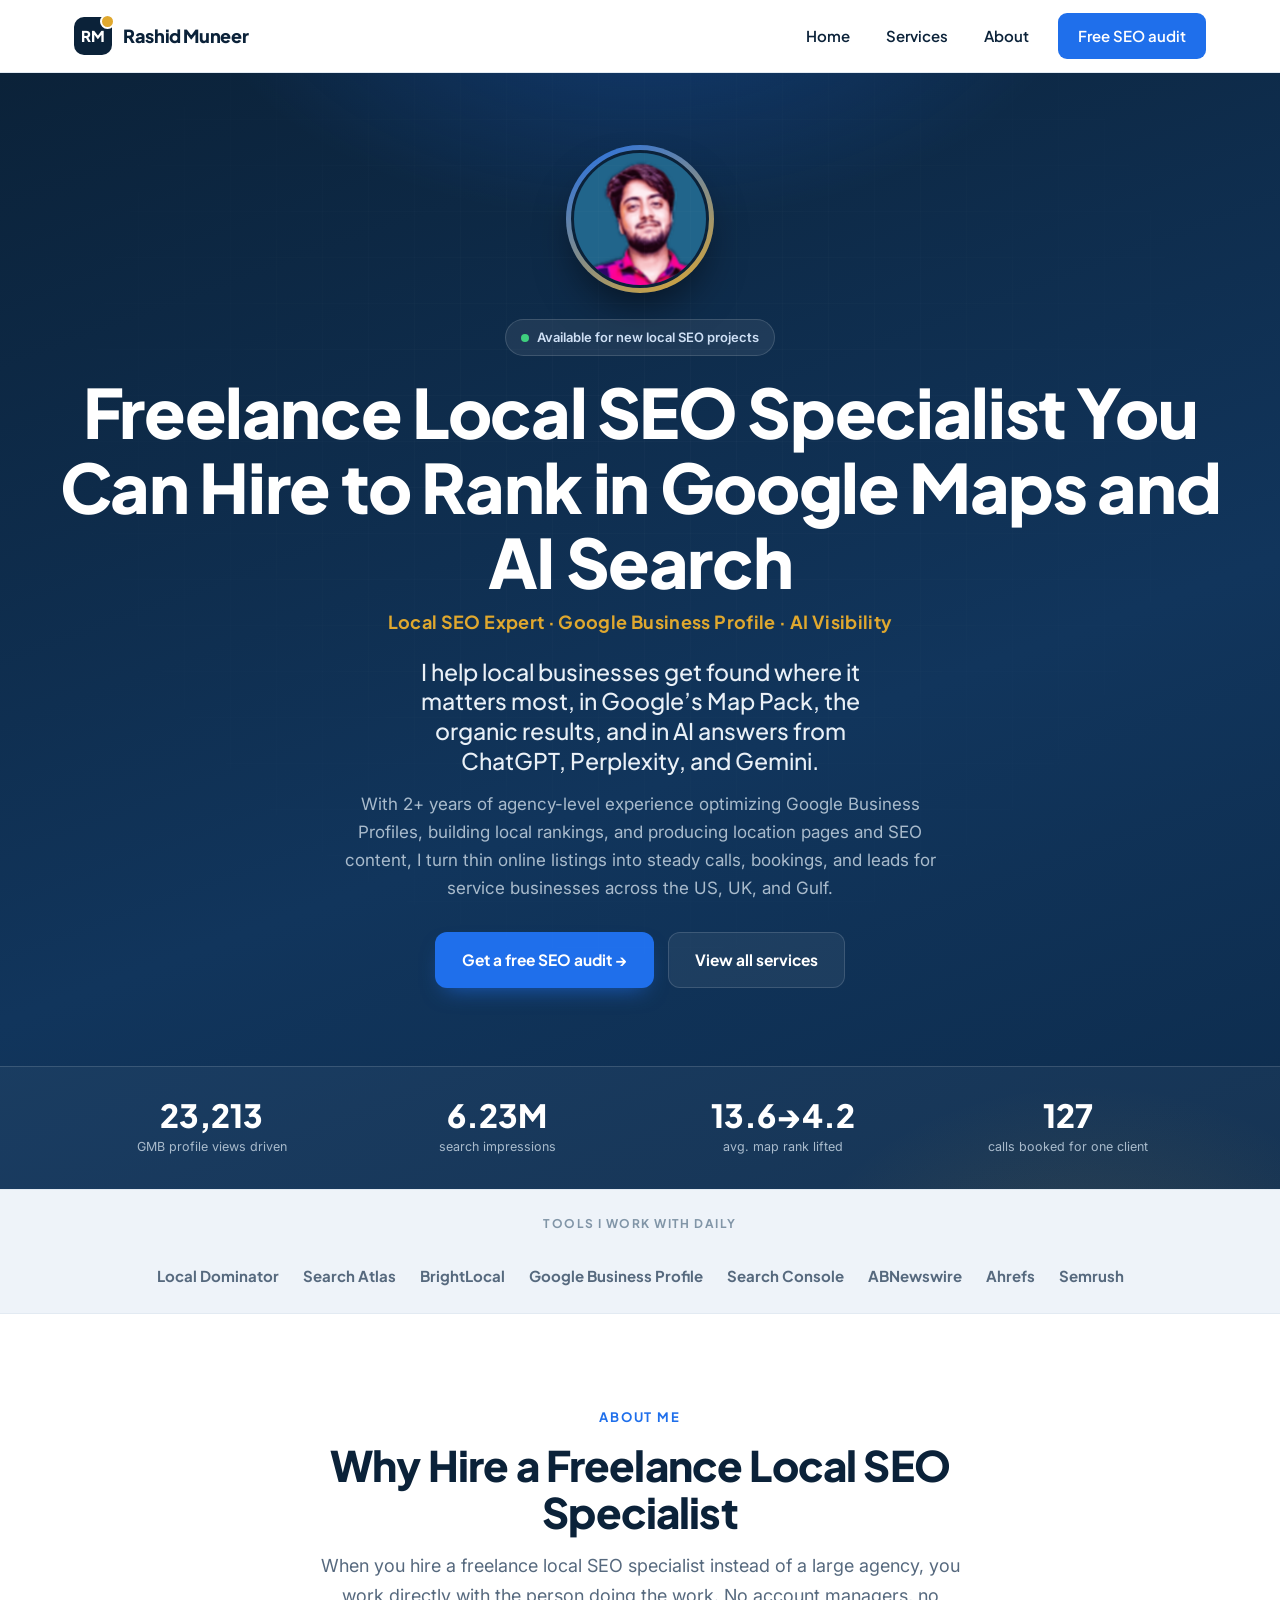
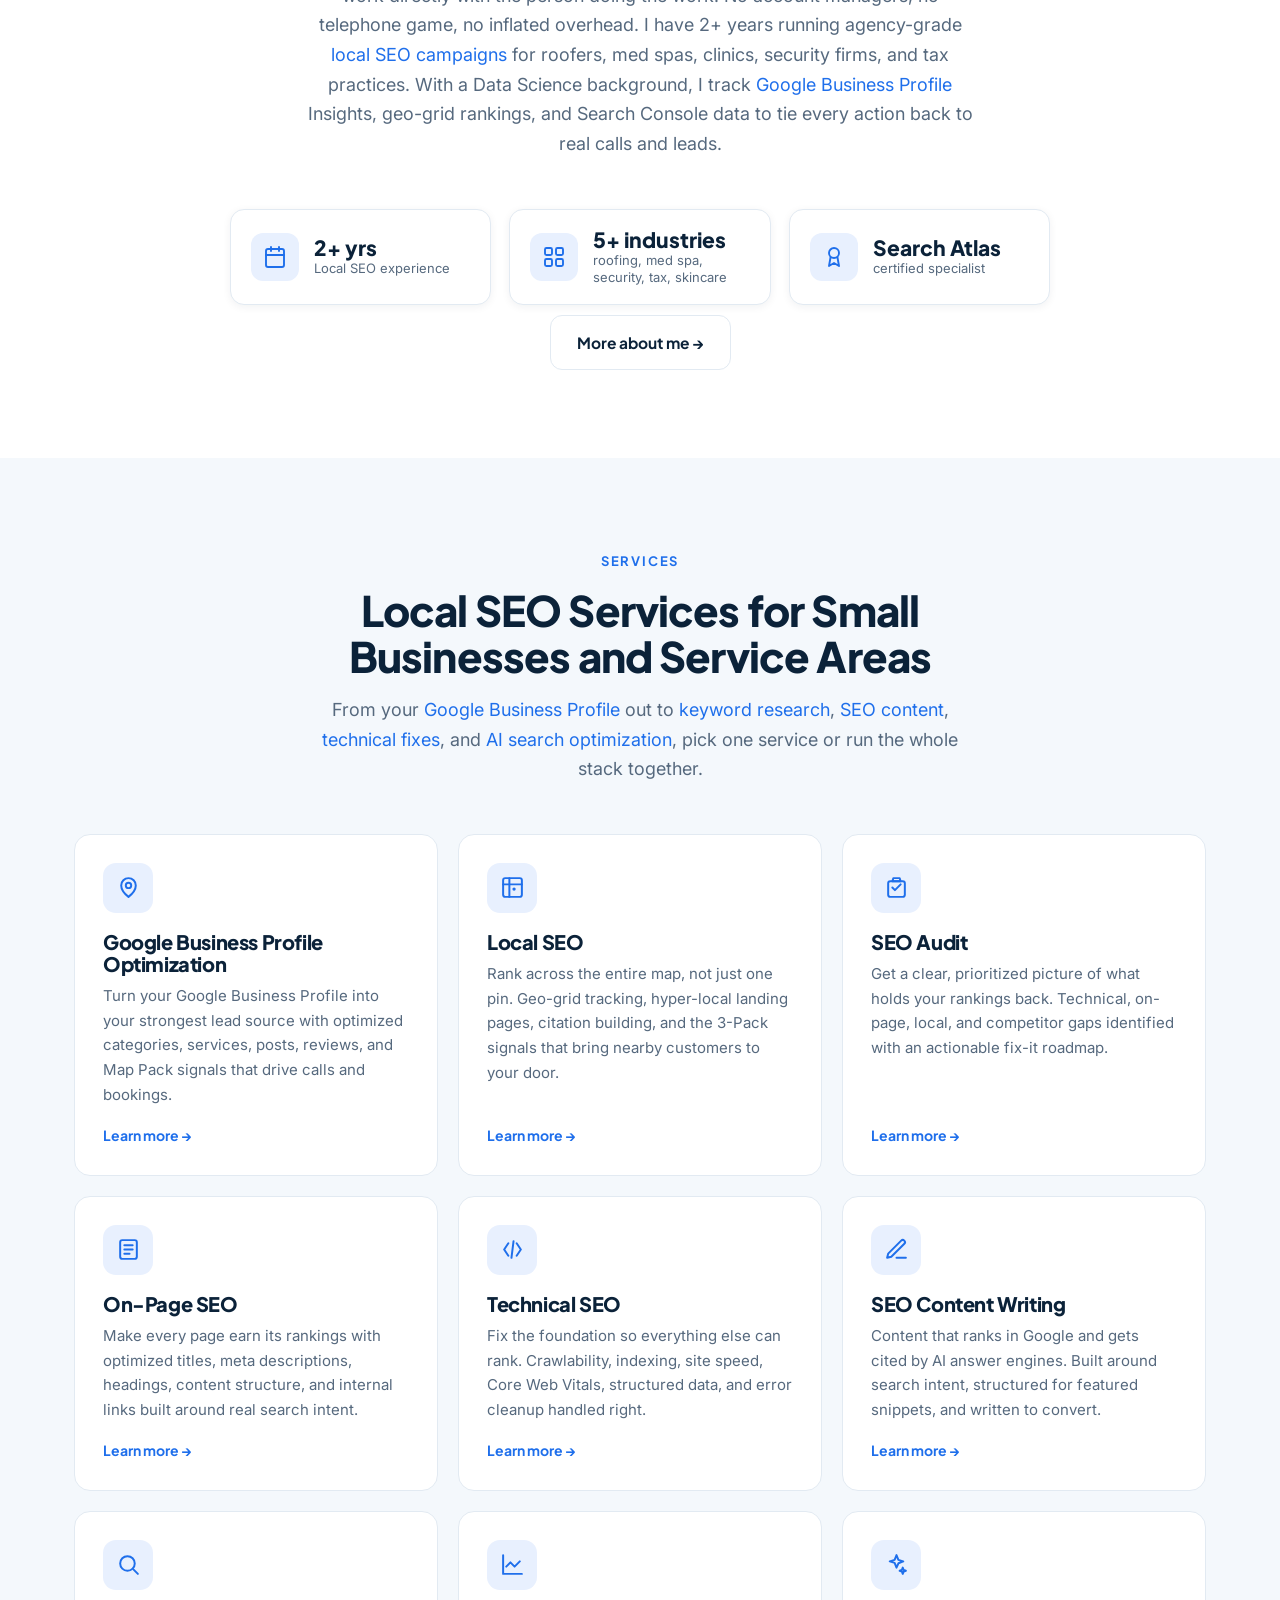
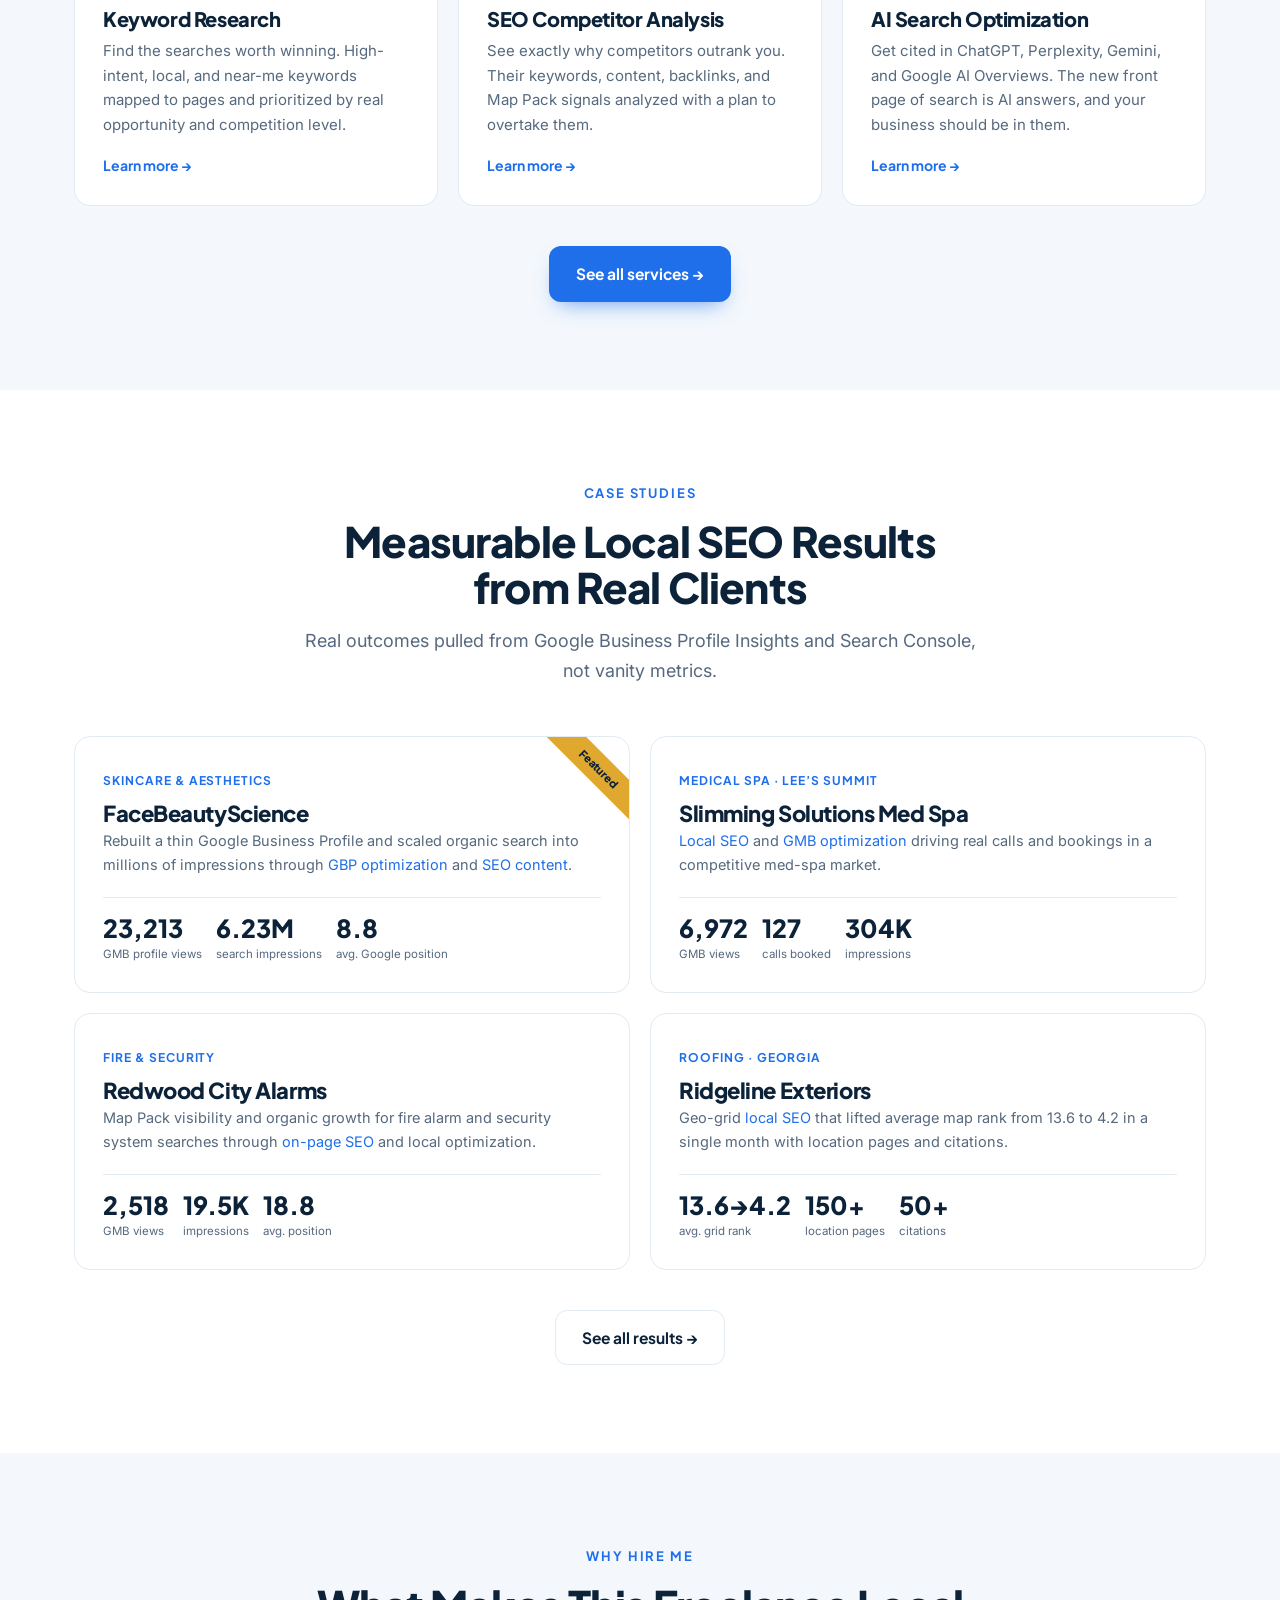
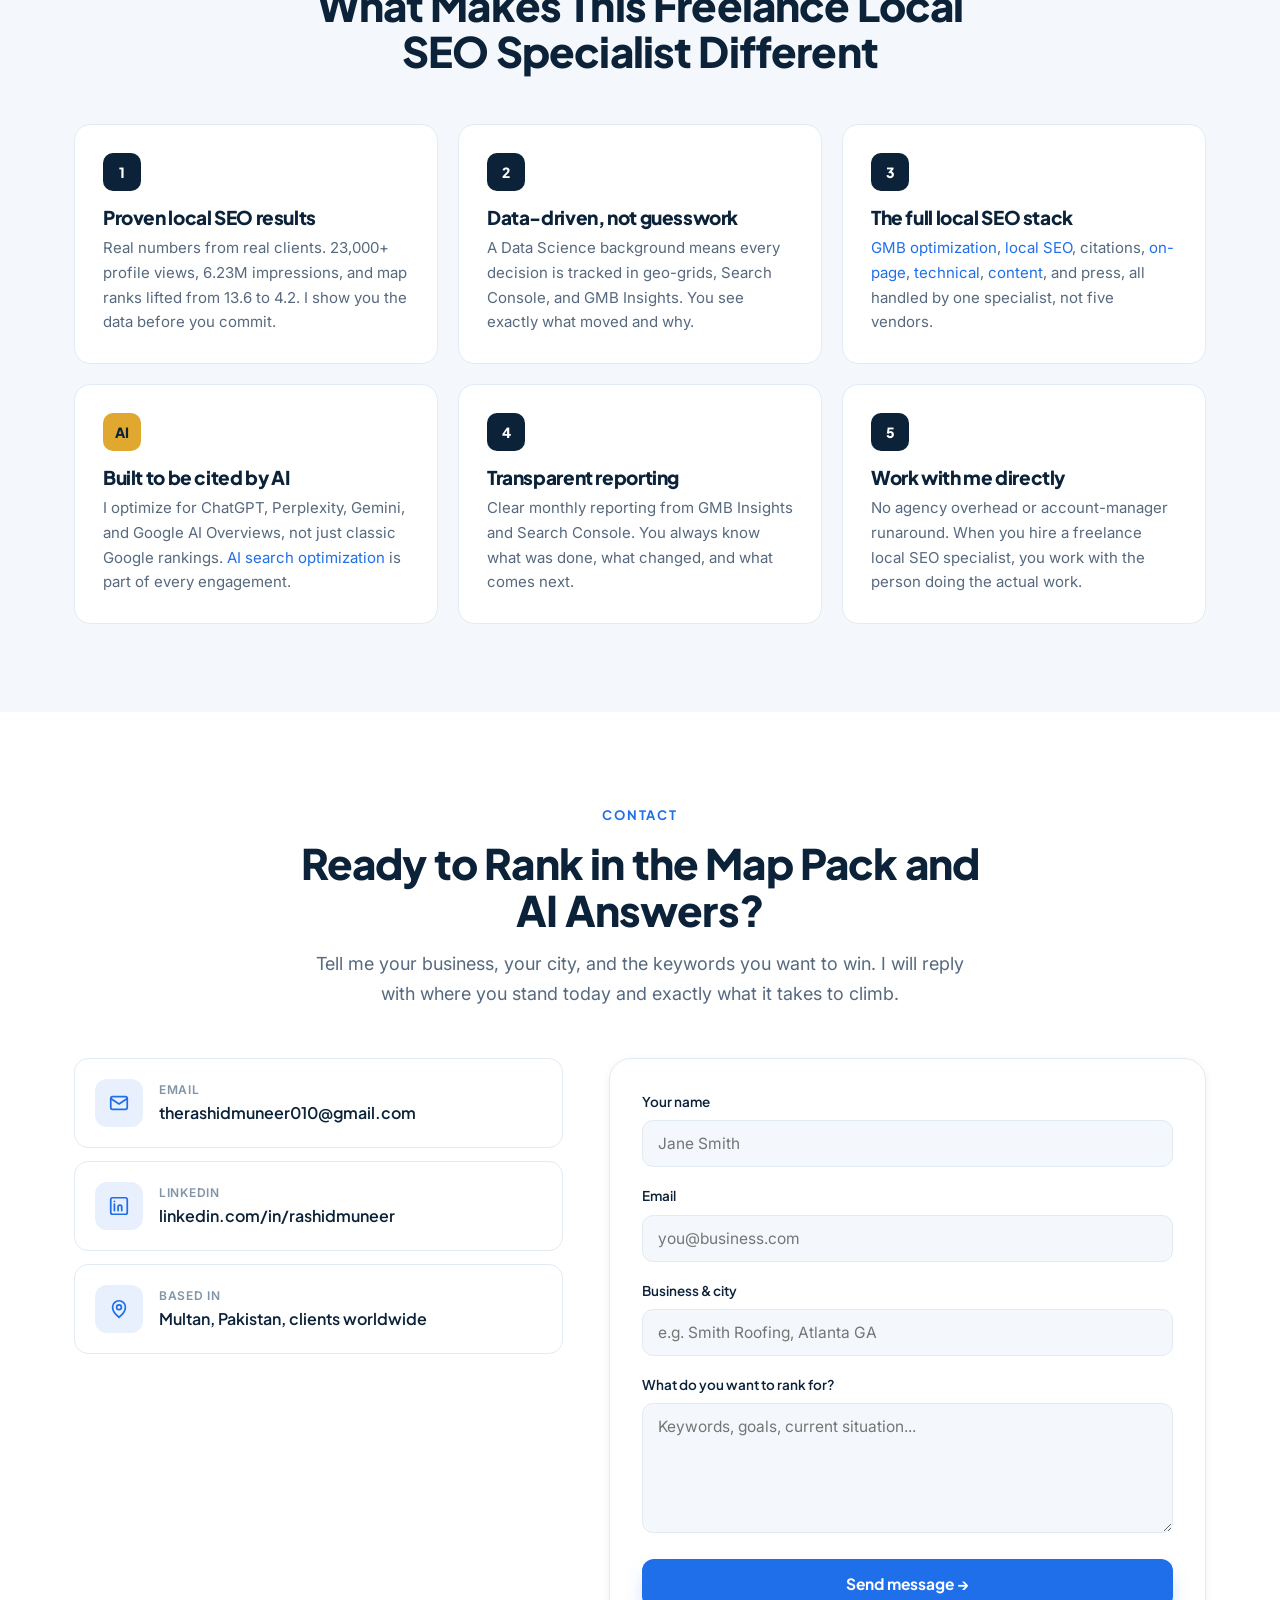
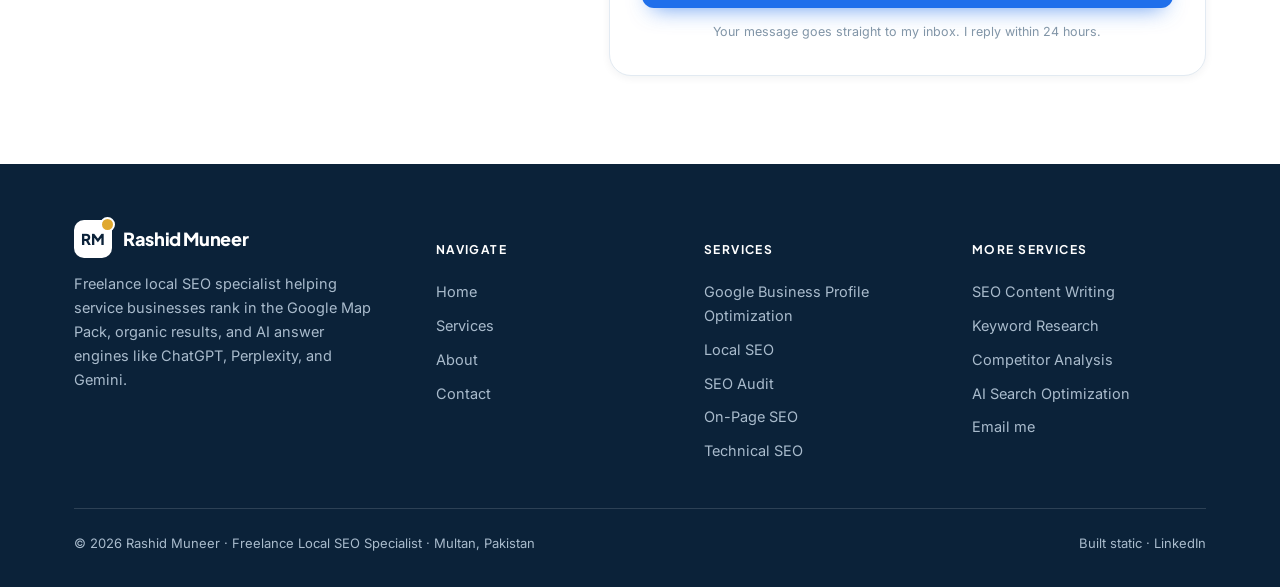
==== commit da8a8320: "Add files via upload" ====
--- a/index.html
+++ b/index.html
@@ -3,32 +3,31 @@
 <head>
 <meta charset="UTF-8">
 <meta name="viewport" content="width=device-width, initial-scale=1.0">
-<title>Rashid Muneer | Local SEO Specialist for GMB &amp; AI Search</title>
-<meta name="description" content="Local SEO specialist Rashid Muneer ranks service businesses in the Google Map Pack and AI answers. GMB optimization, local SEO, audits, content, technical SEO and AI search visibility.">
+<title>Hire a Freelance Local SEO Specialist for Google Maps and AI Search | Rashid Muneer</title>
+<meta name="description" content="Rashid Muneer is a freelance local SEO specialist who ranks service businesses in the Google Map Pack and AI answers. Hire a proven local SEO expert for GMB optimization, audits, and more.">
 <link rel="canonical" href="https://rashid-portfolio-web.vercel.app/">
 <meta name="robots" content="index, follow, max-image-preview:large">
 <meta name="author" content="Rashid Muneer">
 <meta name="theme-color" content="#0B2239">
 <meta property="og:type" content="website">
-<meta property="og:site_name" content="Rashid Muneer | Local SEO Specialist">
-<meta property="og:title" content="Rashid Muneer | Local SEO Specialist for GMB &amp; AI Search">
-<meta property="og:description" content="Local SEO specialist Rashid Muneer ranks service businesses in the Google Map Pack and AI answers. GMB optimization, local SEO, audits, content, technical SEO and AI search visibility.">
+<meta property="og:site_name" content="Rashid Muneer | Freelance Local SEO Specialist">
+<meta property="og:title" content="Hire a Freelance Local SEO Specialist for Google Maps and AI Search | Rashid Muneer">
+<meta property="og:description" content="Rashid Muneer is a freelance local SEO specialist who ranks service businesses in the Google Map Pack and AI answers. Hire a proven local SEO expert for GMB optimization, audits, and more.">
 <meta property="og:url" content="https://rashid-portfolio-web.vercel.app/">
 <meta property="og:image" content="https://rashid-portfolio-web.vercel.app/rashid.png">
 <meta name="twitter:card" content="summary_large_image">
-<meta name="twitter:title" content="Rashid Muneer | Local SEO Specialist for GMB &amp; AI Search">
-<meta name="twitter:description" content="Local SEO specialist Rashid Muneer ranks service businesses in the Google Map Pack and AI answers. GMB optimization, local SEO, audits, content, technical SEO and AI search visibility.">
+<meta name="twitter:title" content="Hire a Freelance Local SEO Specialist for Google Maps and AI Search | Rashid Muneer">
+<meta name="twitter:description" content="Rashid Muneer is a freelance local SEO specialist who ranks service businesses in the Google Map Pack and AI answers. Hire a proven local SEO expert for GMB optimization, audits, and more.">
 <link rel="icon" href="./favicon.svg" type="image/svg+xml">
 <link rel="preconnect" href="https://fonts.googleapis.com">
 <link rel="preconnect" href="https://fonts.gstatic.com" crossorigin>
 <link href="https://fonts.googleapis.com/css2?family=Plus+Jakarta+Sans:wght@500;600;700;800&family=Inter:wght@400;500;600&display=swap" rel="stylesheet">
 <link rel="stylesheet" href="./style.css">
-<script type="application/ld+json">{"@context": "https://schema.org", "@type": "Person", "name": "Rashid Muneer", "jobTitle": "Local SEO Specialist", "email": "mailto:therashidmuneer010@gmail.com", "url": "https://rashid-portfolio-web.vercel.app/", "image": "https://rashid-portfolio-web.vercel.app/rashid.png", "sameAs": ["https://www.linkedin.com/in/rashidmuneer/"], "address": {"@type": "PostalAddress", "addressLocality": "Multan", "addressCountry": "PK"}, "knowsAbout": ["Local SEO", "Google Business Profile / GMB optimization", "Google 3-Pack ranking", "Local citations & NAP", "BrightLocal", "ABNewswire press releases", "Search Atlas", "Technical SEO", "On-page SEO", "Keyword research", "AI search optimization (GEO / AEO)"]}</script>
-<script type="application/ld+json">{"@context": "https://schema.org", "@type": "WebSite", "name": "Rashid Muneer | Local SEO Specialist", "url": "https://rashid-portfolio-web.vercel.app/"}</script>
-<script type="application/ld+json">{"@context": "https://schema.org", "@type": "BreadcrumbList", "itemListElement": [{"@type": "ListItem", "position": 1, "name": "Home", "item": "https://rashid-portfolio-web.vercel.app/"}]}</script>
+<script type="application/ld+json">{"@context":"https://schema.org","@type":"Person","name":"Rashid Muneer","jobTitle":"Freelance Local SEO Specialist","email":"mailto:therashidmuneer010@gmail.com","url":"https://rashid-portfolio-web.vercel.app/","image":"https://rashid-portfolio-web.vercel.app/rashid.png","sameAs":["https://www.linkedin.com/in/rashidmuneer/"],"address":{"@type":"PostalAddress","addressLocality":"Multan","addressCountry":"PK"},"knowsAbout":["Local SEO","Google Business Profile optimization","Google Map Pack ranking","Local citations and NAP consistency","Geo-grid rank tracking","BrightLocal","ABNewswire press releases","Search Atlas","Technical SEO","On-page SEO","Keyword research","AI search optimization (GEO / AEO)","Generative engine optimization"]}</script>
+<script type="application/ld+json">{"@context":"https://schema.org","@type":"WebSite","name":"Rashid Muneer | Freelance Local SEO Specialist","url":"https://rashid-portfolio-web.vercel.app/"}</script>
+<script type="application/ld+json">{"@context":"https://schema.org","@type":"BreadcrumbList","itemListElement":[{"@type":"ListItem","position":1,"name":"Home","item":"https://rashid-portfolio-web.vercel.app/"}]}</script>
 </head>
 <body>
-
 <header class="site-header">
   <div class="container nav-wrap">
     <a href="./" class="logo"><span class="logo-mark">RM</span><span>Rashid Muneer</span></a>
@@ -42,45 +41,42 @@
   </div>
 </header>
 
-  <!-- HERO -->
   <section class="hero">
     <div class="container hero-inner">
-      <div class="hero-photo"><img src="./rashid.png" alt="Rashid Muneer, Local SEO Specialist" width="148" height="148"></div>
+      <div class="hero-photo"><img src="./rashid.png" alt="Rashid Muneer, Freelance Local SEO Specialist" width="148" height="148"></div>
       <span class="hero-avail"><span class="dot"></span>Available for new local SEO projects</span>
-      <h1>Rashid Muneer</h1>
-      <div class="role">Local SEO Specialist · GMB · AI Search</div>
-      <p class="lede">I get local businesses found, on Google&rsquo;s Map Pack and in AI answers.</p>
-      <p class="sub">Two-plus years optimizing Google Business Profiles, building local rankings, and turning thin listings into steady calls, bookings and leads for service businesses across the US, UK and Gulf.</p>
+      <h1>Freelance Local SEO Specialist You Can Hire to Rank in Google Maps and AI Search</h1>
+      <div class="role">Local SEO Expert &middot; Google Business Profile &middot; AI Visibility</div>
+      <p class="lede">I help local businesses get found where it matters most, in Google&rsquo;s Map Pack, the organic results, and in AI answers from ChatGPT, Perplexity, and Gemini.</p>
+      <p class="sub">With 2+ years of agency-level experience optimizing Google Business Profiles, building local rankings, and producing location pages and SEO content, I turn thin online listings into steady calls, bookings, and leads for service businesses across the US, UK, and Gulf.</p>
       <div class="hero-cta">
-        <a class="btn btn-primary" href="./contact">Get a free SEO audit →</a>
-        <a class="btn btn-ghost-dark" href="./services">View services</a>
+        <a class="btn btn-primary" href="./contact">Get a free SEO audit &rarr;</a>
+        <a class="btn btn-ghost-dark" href="./services">View all services</a>
       </div>
     </div>
     <div class="statbar">
       <div class="container">
         <div class="stat"><b>23,213</b><span>GMB profile views driven</span></div>
         <div class="stat"><b>6.23M</b><span>search impressions</span></div>
-        <div class="stat"><b>13.6→4.2</b><span>avg. map rank lifted</span></div>
+        <div class="stat"><b>13.6&rarr;4.2</b><span>avg. map rank lifted</span></div>
         <div class="stat"><b>127</b><span>calls booked for one client</span></div>
       </div>
     </div>
   </section>
 
-  <!-- TOOLS -->
   <div class="tools-strip">
     <div class="container">
-      <span class="lbl">Tools I work in daily</span>
+      <span class="lbl">Tools I work with daily</span>
       <div class="ts"><span>Local Dominator</span><span>Search Atlas</span><span>BrightLocal</span><span>Google Business Profile</span><span>Search Console</span><span>ABNewswire</span><span>Ahrefs</span><span>Semrush</span></div>
     </div>
   </div>
 
-  <!-- ABOUT PREVIEW -->
   <section class="section">
     <div class="container">
       <div class="section-head">
         <span class="eyebrow">About me</span>
-        <h2>Local SEO that turns nearby searches into customers</h2>
-        <p>With 2+ years running agency-grade campaigns for roofers, clinics, med spas, security firms and tax practices, I treat rankings as a measurable system. Coming from a Data Science background, I don&rsquo;t guess: I track geo-grid rankings, Search Console and GMB Insights, and tie the work back to calls and leads.</p>
+        <h2>Why Hire a Freelance Local SEO Specialist</h2>
+        <p>When you hire a freelance local SEO specialist instead of a large agency, you work directly with the person doing the work. No account managers, no telephone game, no inflated overhead. I have 2+ years running agency-grade <a href="./local-seo">local SEO campaigns</a> for roofers, med spas, clinics, security firms, and tax practices. With a Data Science background, I track <a href="./gmb-optimization">Google Business Profile</a> Insights, geo-grid rankings, and Search Console data to tie every action back to real calls and leads.</p>
       </div>
       <div class="about-stats">
         <div class="st">
@@ -89,126 +85,122 @@
         </div>
         <div class="st">
           <div class="ic"><svg viewBox="0 0 24 24"><rect x="3" y="3" width="7" height="7" rx="1.5"/><rect x="14" y="3" width="7" height="7" rx="1.5"/><rect x="3" y="14" width="7" height="7" rx="1.5"/><rect x="14" y="14" width="7" height="7" rx="1.5"/></svg></div>
-          <div><b>5+ industries</b><span>roofing, med spa, security, tax</span></div>
+          <div><b>5+ industries</b><span>roofing, med spa, security, tax, skincare</span></div>
         </div>
         <div class="st">
           <div class="ic"><svg viewBox="0 0 24 24"><circle cx="12" cy="8" r="5"/><path d="M8.5 12.5 7 21l5-3 5 3-1.5-8.5"/></svg></div>
           <div><b>Search Atlas</b><span>certified specialist</span></div>
         </div>
       </div>
-      <div style="text-align:center;margin-top:10px"><a class="btn btn-outline" href="./about">More about me →</a></div>
-    </div>
-  </section>
-
-  <!-- SERVICES PREVIEW -->
+      <div style="text-align:center;margin-top:10px"><a class="btn btn-outline" href="./about">More about me &rarr;</a></div>
+    </div>
+  </section>
+
   <section class="section alt">
     <div class="container">
       <div class="section-head">
         <span class="eyebrow">Services</span>
-        <h2>Everything a local business needs to get found</h2>
-        <p>From your Google Business Profile out to citations, content and AI answer engines, pick one service or run the whole stack.</p>
+        <h2>Local SEO Services for Small Businesses and Service Areas</h2>
+        <p>From your <a href="./gmb-optimization">Google Business Profile</a> out to <a href="./keyword-research">keyword research</a>, <a href="./content-seo">SEO content</a>, <a href="./technical-seo">technical fixes</a>, and <a href="./ai-search-optimization">AI search optimization</a>, pick one service or run the whole stack together.</p>
       </div>
       <div class="svc-grid"><a class="svc-card" href="./gmb-optimization" data-reveal>
       <div class="svc-ico"><svg viewBox="0 0 24 24"><path d="M12 21s7-5.6 7-11a7 7 0 1 0-14 0c0 5.4 7 11 7 11z"/><circle cx="12" cy="10" r="2.6"/></svg></div>
-      <h3>GMB Optimization</h3>
-      <p>Turn your Google Business Profile into your #1 lead source, categories, services, posts, reviews and the signals that win the Map Pack.</p>
-      <span class="more">Learn more →</span>
+      <h3>Google Business Profile Optimization</h3>
+      <p>Turn your Google Business Profile into your strongest lead source with optimized categories, services, posts, reviews, and Map Pack signals that drive calls and bookings.</p>
+      <span class="more">Learn more &rarr;</span>
     </a><a class="svc-card" href="./local-seo" data-reveal>
       <div class="svc-ico"><svg viewBox="0 0 24 24"><rect x="3" y="3" width="18" height="18" rx="2"/><path d="M3 9h18M9 3v18"/><circle cx="13.5" cy="13.5" r="1.6" fill="#1F6FEB" stroke="none"/></svg></div>
       <h3>Local SEO</h3>
-      <p>Rank across the whole map, not just one pin, geo-grid tracking, hyper-local location pages and the 3-Pack signals that drive nearby leads.</p>
-      <span class="more">Learn more →</span>
+      <p>Rank across the entire map, not just one pin. Geo-grid tracking, hyper-local landing pages, citation building, and the 3-Pack signals that bring nearby customers to your door.</p>
+      <span class="more">Learn more &rarr;</span>
     </a><a class="svc-card" href="./seo-audit" data-reveal>
       <div class="svc-ico"><svg viewBox="0 0 24 24"><path d="M9 3h6l1 3H8z"/><rect x="4" y="6" width="16" height="15" rx="2"/><path d="M8 12l2.5 2.5L16 9"/></svg></div>
       <h3>SEO Audit</h3>
-      <p>A clear, prioritized picture of what&rsquo;s holding your rankings back, technical, on-page, local and competitor gaps, with a fix-it roadmap.</p>
-      <span class="more">Learn more →</span>
+      <p>Get a clear, prioritized picture of what holds your rankings back. Technical, on-page, local, and competitor gaps identified with an actionable fix-it roadmap.</p>
+      <span class="more">Learn more &rarr;</span>
     </a><a class="svc-card" href="./on-page-seo" data-reveal>
       <div class="svc-ico"><svg viewBox="0 0 24 24"><rect x="4" y="3" width="16" height="18" rx="2"/><path d="M8 8h8M8 12h8M8 16h5"/></svg></div>
       <h3>On-Page SEO</h3>
-      <p>Make every page earn its rankings, titles, meta, headings, content structure and internal links optimized around real search intent.</p>
-      <span class="more">Learn more →</span>
+      <p>Make every page earn its rankings with optimized titles, meta descriptions, headings, content structure, and internal links built around real search intent.</p>
+      <span class="more">Learn more &rarr;</span>
     </a><a class="svc-card" href="./technical-seo" data-reveal>
       <div class="svc-ico"><svg viewBox="0 0 24 24"><path d="m16 18 4-6-4-6M8 6l-4 6 4 6"/><path d="M13 4l-2 16"/></svg></div>
       <h3>Technical SEO</h3>
-      <p>Fix the foundation so everything else can rank, crawlability, indexing, site speed, Core Web Vitals, schema and error cleanup.</p>
-      <span class="more">Learn more →</span>
+      <p>Fix the foundation so everything else can rank. Crawlability, indexing, site speed, Core Web Vitals, structured data, and error cleanup handled right.</p>
+      <span class="more">Learn more &rarr;</span>
     </a><a class="svc-card" href="./content-seo" data-reveal>
       <div class="svc-ico"><svg viewBox="0 0 24 24"><path d="M12 20h9"/><path d="M16.5 3.5a2.1 2.1 0 0 1 3 3L7 19l-4 1 1-4z"/></svg></div>
-      <h3>Content SEO</h3>
-      <p>Content that ranks and converts, built around real search intent, structured for featured snippets and citable by AI answer engines.</p>
-      <span class="more">Learn more →</span>
+      <h3>SEO Content Writing</h3>
+      <p>Content that ranks in Google and gets cited by AI answer engines. Built around search intent, structured for featured snippets, and written to convert.</p>
+      <span class="more">Learn more &rarr;</span>
     </a><a class="svc-card" href="./keyword-research" data-reveal>
       <div class="svc-ico"><svg viewBox="0 0 24 24"><circle cx="11" cy="11" r="7"/><path d="m21 21-4.3-4.3"/></svg></div>
       <h3>Keyword Research</h3>
-      <p>Find the searches worth winning, high-intent, local and &lsquo;near me&rsquo; keywords mapped to pages, prioritized by opportunity.</p>
-      <span class="more">Learn more →</span>
+      <p>Find the searches worth winning. High-intent, local, and near-me keywords mapped to pages and prioritized by real opportunity and competition level.</p>
+      <span class="more">Learn more &rarr;</span>
     </a><a class="svc-card" href="./competitor-analysis" data-reveal>
       <div class="svc-ico"><svg viewBox="0 0 24 24"><path d="M3 3v18h18"/><path d="m19 9-5 5-4-4-4 4"/></svg></div>
-      <h3>Competitor Analysis</h3>
-      <p>See exactly why competitors outrank you, their keywords, content, backlinks and Map-Pack signals, and where you can overtake them.</p>
-      <span class="more">Learn more →</span>
+      <h3>SEO Competitor Analysis</h3>
+      <p>See exactly why competitors outrank you. Their keywords, content, backlinks, and Map Pack signals analyzed with a plan to overtake them.</p>
+      <span class="more">Learn more &rarr;</span>
     </a><a class="svc-card" href="./ai-search-optimization" data-reveal>
       <div class="svc-ico"><svg viewBox="0 0 24 24"><path d="M12 3l1.8 4.6L18.5 9l-4.6 1.8L12 15l-1.8-4.6L5.5 9l4.7-1.4z"/><path d="M18 15l.9 2.3L21 18l-2.1.8L18 21l-.8-2.2L15 18l2.1-.7z"/></svg></div>
-      <h3>AI Search & LLM Visibility</h3>
-      <p>Get cited in ChatGPT, Perplexity, Gemini and Google&rsquo;s AI Overviews, not just ranked in Google. The new front page of search is AI answers.</p>
-      <span class="more">Learn more →</span>
+      <h3>AI Search Optimization</h3>
+      <p>Get cited in ChatGPT, Perplexity, Gemini, and Google AI Overviews. The new front page of search is AI answers, and your business should be in them.</p>
+      <span class="more">Learn more &rarr;</span>
     </a></div>
-      <div style="text-align:center;margin-top:40px"><a class="btn btn-primary" href="./services">See all services →</a></div>
-    </div>
-  </section>
-
-  <!-- CASE STUDIES -->
+      <div style="text-align:center;margin-top:40px"><a class="btn btn-primary" href="./services">See all services &rarr;</a></div>
+    </div>
+  </section>
+
   <section class="section">
     <div class="container">
       <div class="section-head">
         <span class="eyebrow">Case studies</span>
-        <h2>Results you can measure</h2>
-        <p>Real client outcomes from Google Business Profile Insights and Search Console.</p>
+        <h2>Measurable Local SEO Results from Real Clients</h2>
+        <p>Real outcomes pulled from Google Business Profile Insights and Search Console, not vanity metrics.</p>
       </div>
       <div class="case-grid"><article class="case" data-reveal><span class="ribbon">Featured</span>
-      <span class="sector">Skincare & Aesthetics</span>
+      <span class="sector">Skincare &amp; Aesthetics</span>
       <h3>FaceBeautyScience</h3>
-      <p class="desc">Rebuilt a thin Google Business Profile and scaled organic search into millions of impressions.</p>
+      <p class="desc">Rebuilt a thin Google Business Profile and scaled organic search into millions of impressions through <a href="./gmb-optimization">GBP optimization</a> and <a href="./content-seo">SEO content</a>.</p>
       <div class="metrics"><div class="metric"><b>23,213</b><span>GMB profile views</span></div><div class="metric"><b>6.23M</b><span>search impressions</span></div><div class="metric"><b>8.8</b><span>avg. Google position</span></div></div>
     </article><article class="case" data-reveal>
-      <span class="sector">Medical Spa · Lee's Summit</span>
+      <span class="sector">Medical Spa &middot; Lee&rsquo;s Summit</span>
       <h3>Slimming Solutions Med Spa</h3>
-      <p class="desc">Local SEO and GMB optimization driving real calls and bookings in a competitive med-spa market.</p>
+      <p class="desc"><a href="./local-seo">Local SEO</a> and <a href="./gmb-optimization">GMB optimization</a> driving real calls and bookings in a competitive med-spa market.</p>
       <div class="metrics"><div class="metric"><b>6,972</b><span>GMB views</span></div><div class="metric"><b>127</b><span>calls booked</span></div><div class="metric"><b>304K</b><span>impressions</span></div></div>
     </article><article class="case" data-reveal>
       <span class="sector">Fire &amp; Security</span>
       <h3>Redwood City Alarms</h3>
-      <p class="desc">Map-pack visibility and organic growth for &lsquo;fire alarm&rsquo; and &lsquo;alarm system&rsquo; searches.</p>
+      <p class="desc">Map Pack visibility and organic growth for fire alarm and security system searches through <a href="./on-page-seo">on-page SEO</a> and local optimization.</p>
       <div class="metrics"><div class="metric"><b>2,518</b><span>GMB views</span></div><div class="metric"><b>19.5K</b><span>impressions</span></div><div class="metric"><b>18.8</b><span>avg. position</span></div></div>
     </article><article class="case" data-reveal>
-      <span class="sector">Roofing · Georgia</span>
+      <span class="sector">Roofing &middot; Georgia</span>
       <h3>Ridgeline Exteriors</h3>
-      <p class="desc">Geo-grid local SEO that lifted average map rank from 13.6 to 4.2 in a single month.</p>
-      <div class="metrics"><div class="metric"><b>13.6→4.2</b><span>avg. grid rank</span></div><div class="metric"><b>150+</b><span>location pages</span></div><div class="metric"><b>50+</b><span>citations</span></div></div>
+      <p class="desc">Geo-grid <a href="./local-seo">local SEO</a> that lifted average map rank from 13.6 to 4.2 in a single month with location pages and citations.</p>
+      <div class="metrics"><div class="metric"><b>13.6&rarr;4.2</b><span>avg. grid rank</span></div><div class="metric"><b>150+</b><span>location pages</span></div><div class="metric"><b>50+</b><span>citations</span></div></div>
     </article></div>
-      <div style="text-align:center;margin-top:40px"><a class="btn btn-outline" href="./about">See all results →</a></div>
-    </div>
-  </section>
-
-  <!-- WHY -->
+      <div style="text-align:center;margin-top:40px"><a class="btn btn-outline" href="./about">See all results &rarr;</a></div>
+    </div>
+  </section>
+
   <section class="section alt">
     <div class="container">
       <div class="section-head">
-        <span class="eyebrow">Why work with me</span>
-        <h2>Local SEO that&rsquo;s measured, modern and accountable</h2>
-      </div>
-      <div class="why-grid"><div class="why " data-reveal><span class="n">1</span><h3>Proven local results</h3><p>Real numbers from real clients, 23,000+ profile views, 6.23M impressions, map ranks lifted from 13.6 to 4.2.</p></div><div class="why " data-reveal><span class="n">2</span><h3>Data-driven, not guesswork</h3><p>A Data Science background means everything is measured in geo-grids, Search Console and GMB Insights.</p></div><div class="why " data-reveal><span class="n">3</span><h3>The full local stack</h3><p>GMB, local SEO, citations, on-page, technical, content and press, handled by one specialist, not five vendors.</p></div><div class="why gold" data-reveal><span class="n">AI</span><h3>Built to be cited by AI</h3><p>I optimize for ChatGPT, Perplexity, Gemini and Google&rsquo;s AI Overviews, not just classic Google rankings.</p></div><div class="why " data-reveal><span class="n">4</span><h3>Transparent reporting</h3><p>Clear monthly reporting from GMB Insights and Search Console, you always know what moved and why.</p></div><div class="why " data-reveal><span class="n">5</span><h3>Work with me directly</h3><p>No agency overhead or account-manager telephone game. You work with the person doing the work.</p></div></div>
-    </div>
-  </section>
-
-  <!-- CONTACT -->
+        <span class="eyebrow">Why hire me</span>
+        <h2>What Makes This Freelance Local SEO Specialist Different</h2>
+      </div>
+      <div class="why-grid"><div class="why " data-reveal><span class="n">1</span><h3>Proven local SEO results</h3><p>Real numbers from real clients. 23,000+ profile views, 6.23M impressions, and map ranks lifted from 13.6 to 4.2. I show you the data before you commit.</p></div><div class="why " data-reveal><span class="n">2</span><h3>Data-driven, not guesswork</h3><p>A Data Science background means every decision is tracked in geo-grids, Search Console, and GMB Insights. You see exactly what moved and why.</p></div><div class="why " data-reveal><span class="n">3</span><h3>The full local SEO stack</h3><p><a href="./gmb-optimization">GMB optimization</a>, <a href="./local-seo">local SEO</a>, citations, <a href="./on-page-seo">on-page</a>, <a href="./technical-seo">technical</a>, <a href="./content-seo">content</a>, and press, all handled by one specialist, not five vendors.</p></div><div class="why gold" data-reveal><span class="n">AI</span><h3>Built to be cited by AI</h3><p>I optimize for ChatGPT, Perplexity, Gemini, and Google AI Overviews, not just classic Google rankings. <a href="./ai-search-optimization">AI search optimization</a> is part of every engagement.</p></div><div class="why " data-reveal><span class="n">4</span><h3>Transparent reporting</h3><p>Clear monthly reporting from GMB Insights and Search Console. You always know what was done, what changed, and what comes next.</p></div><div class="why " data-reveal><span class="n">5</span><h3>Work with me directly</h3><p>No agency overhead or account-manager runaround. When you hire a freelance local SEO specialist, you work with the person doing the actual work.</p></div></div>
+    </div>
+  </section>
+
   <section class="section" id="contact">
     <div class="container">
       <div class="section-head">
         <span class="eyebrow">Contact</span>
-        <h2>Want your business in the Map Pack and in AI answers?</h2>
-        <p>Tell me your business, your city and the keywords you want to win. I&rsquo;ll reply with where you stand today and exactly what it takes to climb.</p>
+        <h2>Ready to Rank in the Map Pack and AI Answers?</h2>
+        <p>Tell me your business, your city, and the keywords you want to win. I will reply with where you stand today and exactly what it takes to climb.</p>
       </div>
       <div class="contact-grid">
         <div class="contact-cards">
@@ -229,8 +221,8 @@
           <div class="field"><label for="f-name">Your name</label><input class="input" id="f-name" type="text" placeholder="Jane Smith"></div>
           <div class="field"><label for="f-email">Email</label><input class="input" id="f-email" type="email" placeholder="you@business.com"></div>
           <div class="field"><label for="f-biz">Business &amp; city</label><input class="input" id="f-biz" type="text" placeholder="e.g. Smith Roofing, Atlanta GA"></div>
-          <div class="field"><label for="f-msg">What do you want to rank for?</label><textarea class="textarea" id="f-msg" placeholder="Keywords, goals, current situation…"></textarea></div>
-          <button class="btn btn-primary" id="sendBtn" type="button">Send message →</button>
+          <div class="field"><label for="f-msg">What do you want to rank for?</label><textarea class="textarea" id="f-msg" placeholder="Keywords, goals, current situation..."></textarea></div>
+          <button class="btn btn-primary" id="sendBtn" type="button">Send message &rarr;</button>
           <p class="note">Your message goes straight to my inbox. I reply within 24 hours.</p>
         </div>
       </div>
@@ -241,7 +233,7 @@
     <div class="footer-top">
       <div class="footer-brand">
         <a href="./" class="logo"><span class="logo-mark">RM</span><span>Rashid Muneer</span></a>
-        <p>Local SEO specialist helping service businesses win the Google Map Pack, the organic results, and the new AI answer engines.</p>
+        <p>Freelance local SEO specialist helping service businesses rank in the Google Map Pack, organic results, and AI answer engines like ChatGPT, Perplexity, and Gemini.</p>
       </div>
       <div class="footer-col">
         <h5>Navigate</h5>
@@ -252,24 +244,24 @@
       </div>
       <div class="footer-col">
         <h5>Services</h5>
-        <a href="./gmb-optimization">GMB Optimization</a>
+        <a href="./gmb-optimization">Google Business Profile Optimization</a>
         <a href="./local-seo">Local SEO</a>
         <a href="./seo-audit">SEO Audit</a>
         <a href="./on-page-seo">On-Page SEO</a>
         <a href="./technical-seo">Technical SEO</a>
       </div>
       <div class="footer-col">
-        <h5>More services</h5>
-        <a href="./content-seo">Content SEO</a>
+        <h5>More Services</h5>
+        <a href="./content-seo">SEO Content Writing</a>
         <a href="./keyword-research">Keyword Research</a>
         <a href="./competitor-analysis">Competitor Analysis</a>
-        <a href="./ai-search-optimization">AI Search &amp; LLM Visibility</a>
+        <a href="./ai-search-optimization">AI Search Optimization</a>
         <a href="mailto:therashidmuneer010@gmail.com">Email me</a>
       </div>
     </div>
     <div class="footer-bottom">
-      <span>© <span id="yr">2026</span> Rashid Muneer · Local SEO Specialist · Multan, Pakistan</span>
-      <span>Built static · <a href="https://www.linkedin.com/in/rashidmuneer/" target="_blank" rel="noopener">LinkedIn</a></span>
+      <span>&copy; <span id="yr">2026</span> Rashid Muneer &middot; Freelance Local SEO Specialist &middot; Multan, Pakistan</span>
+      <span>Built static &middot; <a href="https://www.linkedin.com/in/rashidmuneer/" target="_blank" rel="noopener">LinkedIn</a></span>
     </div>
   </div>
 </footer>
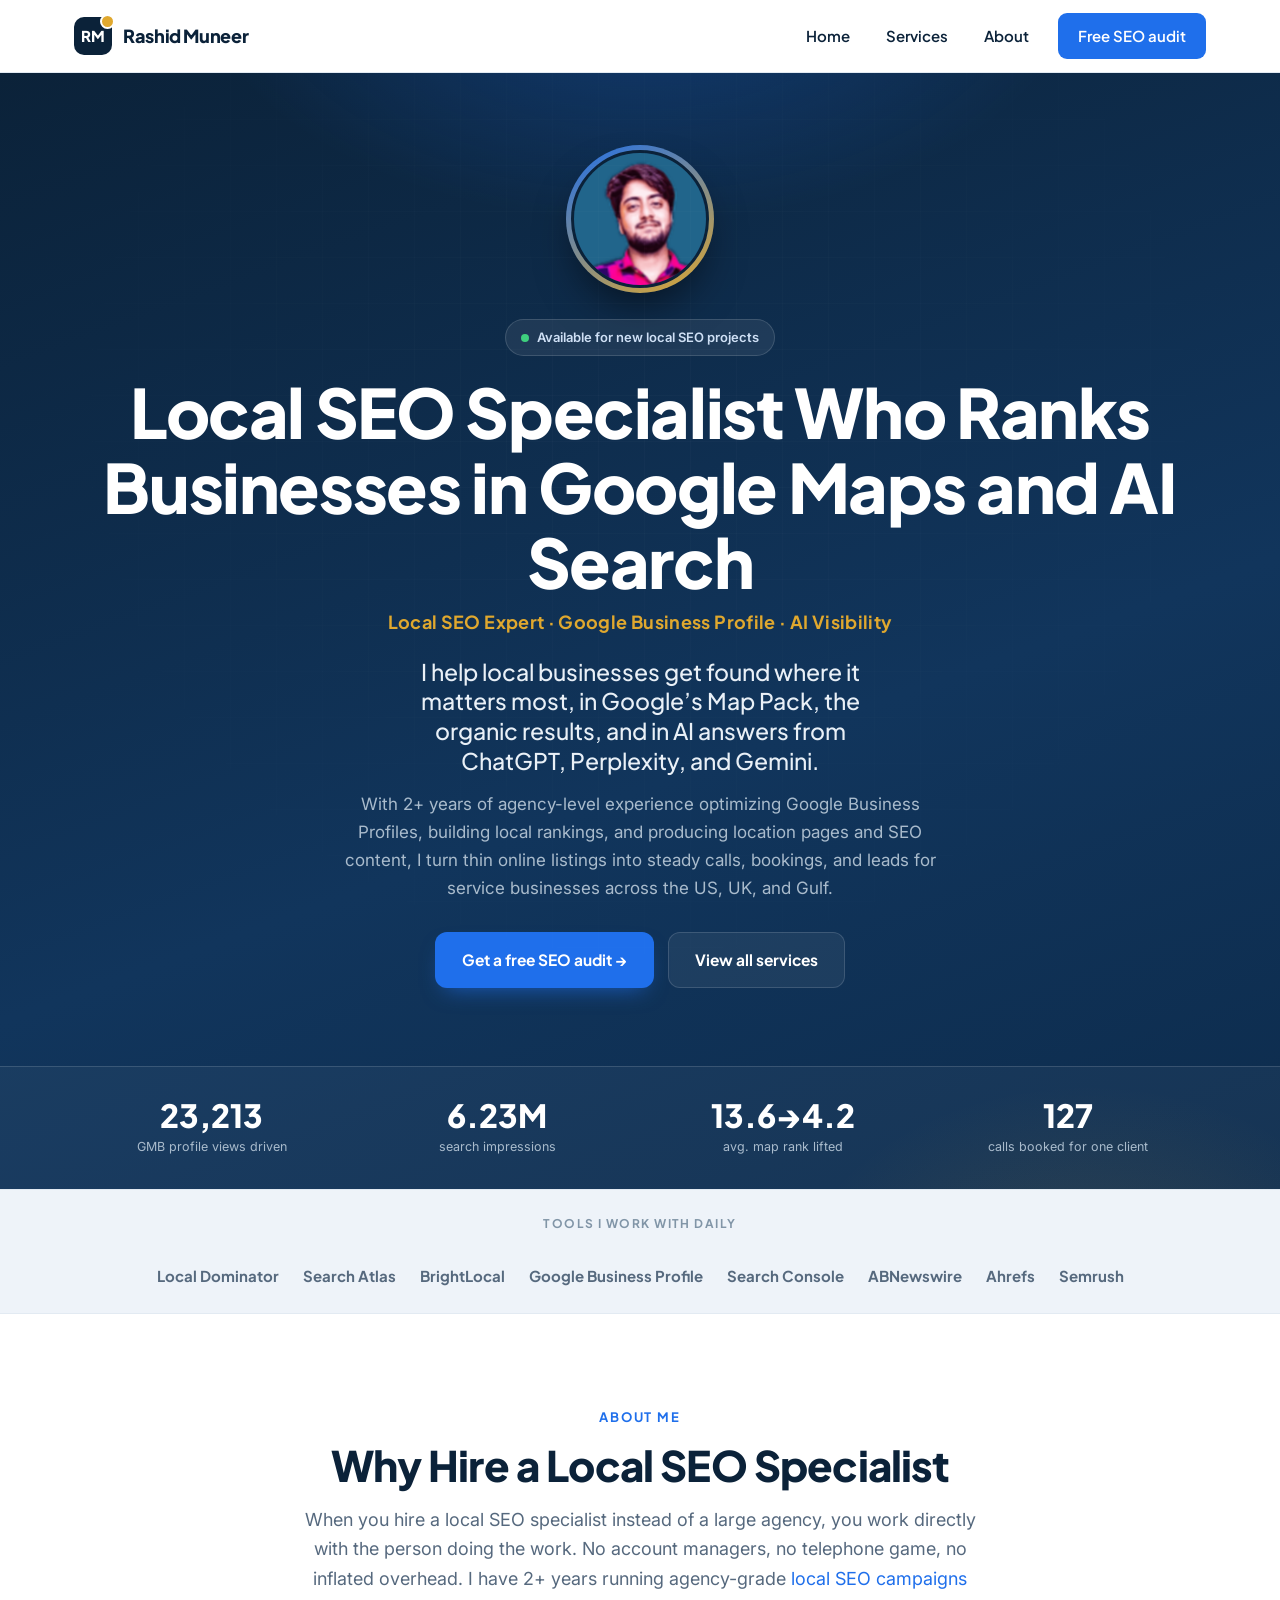
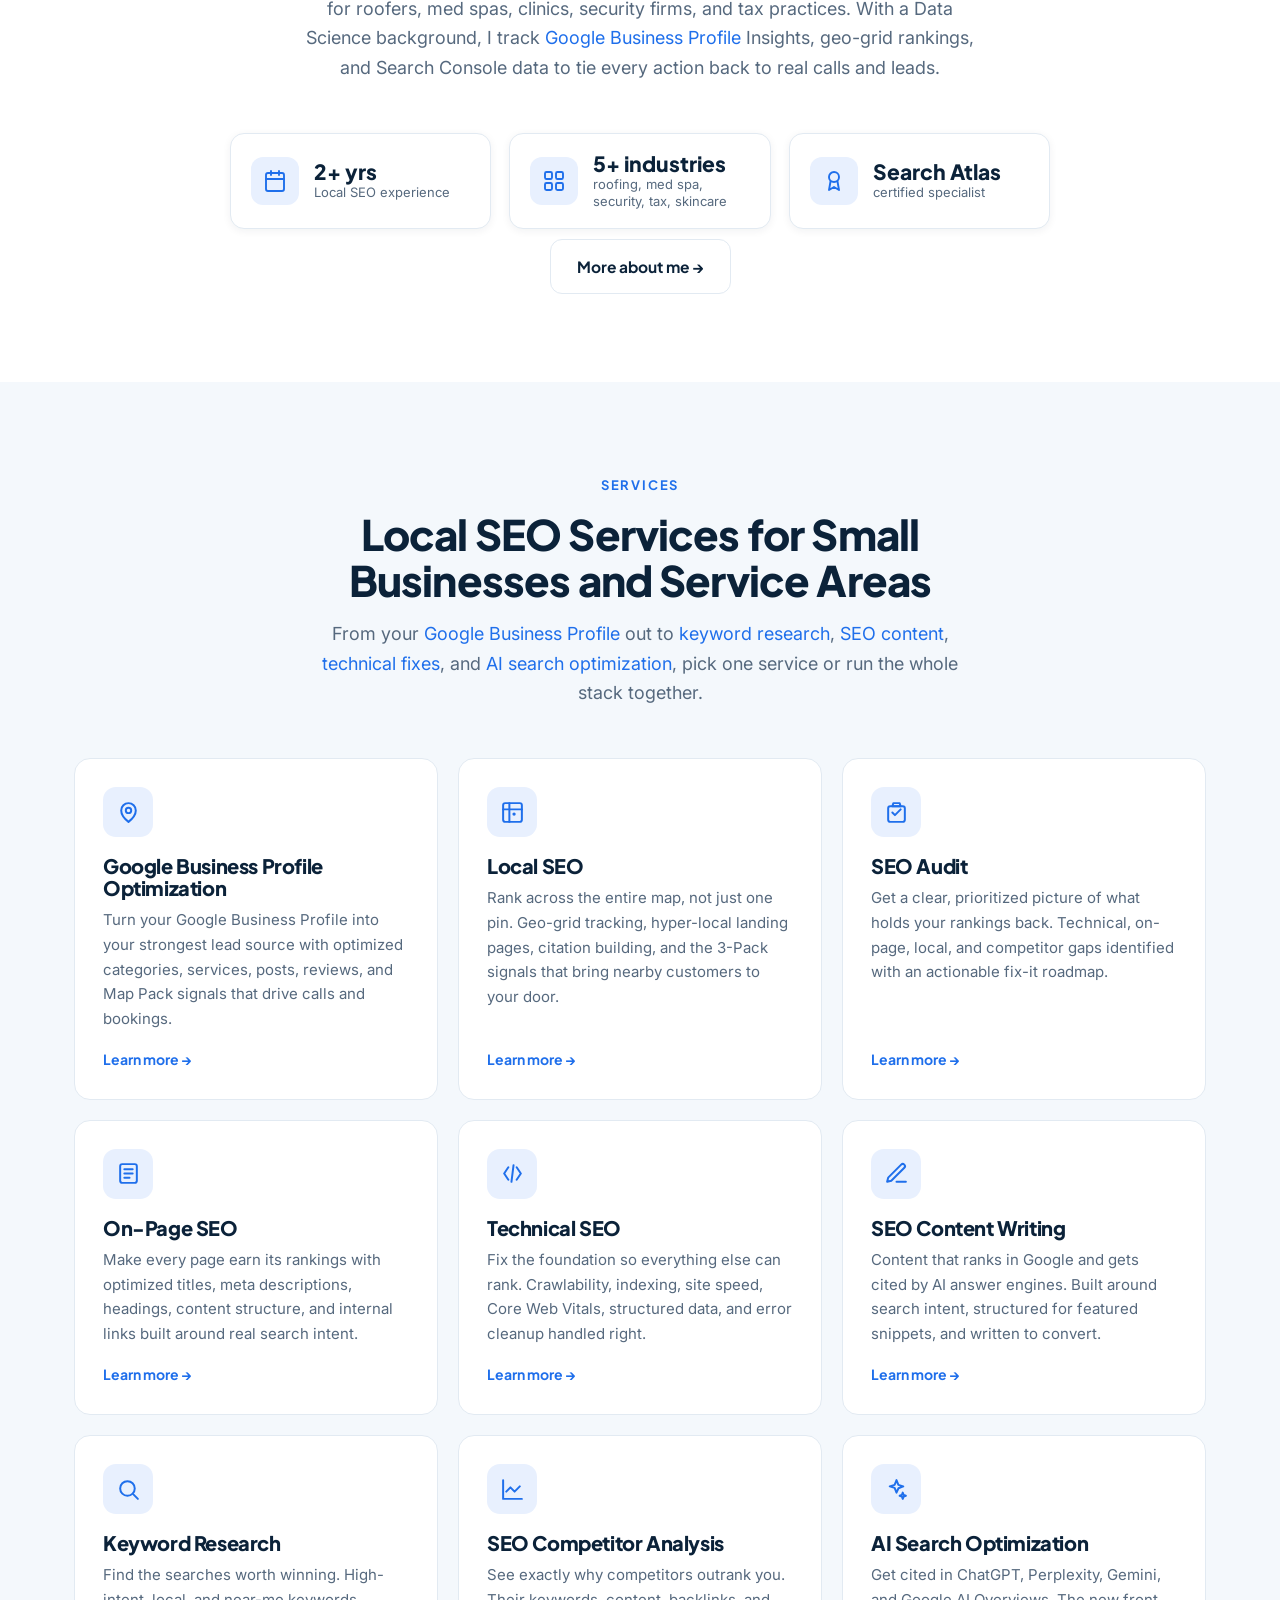
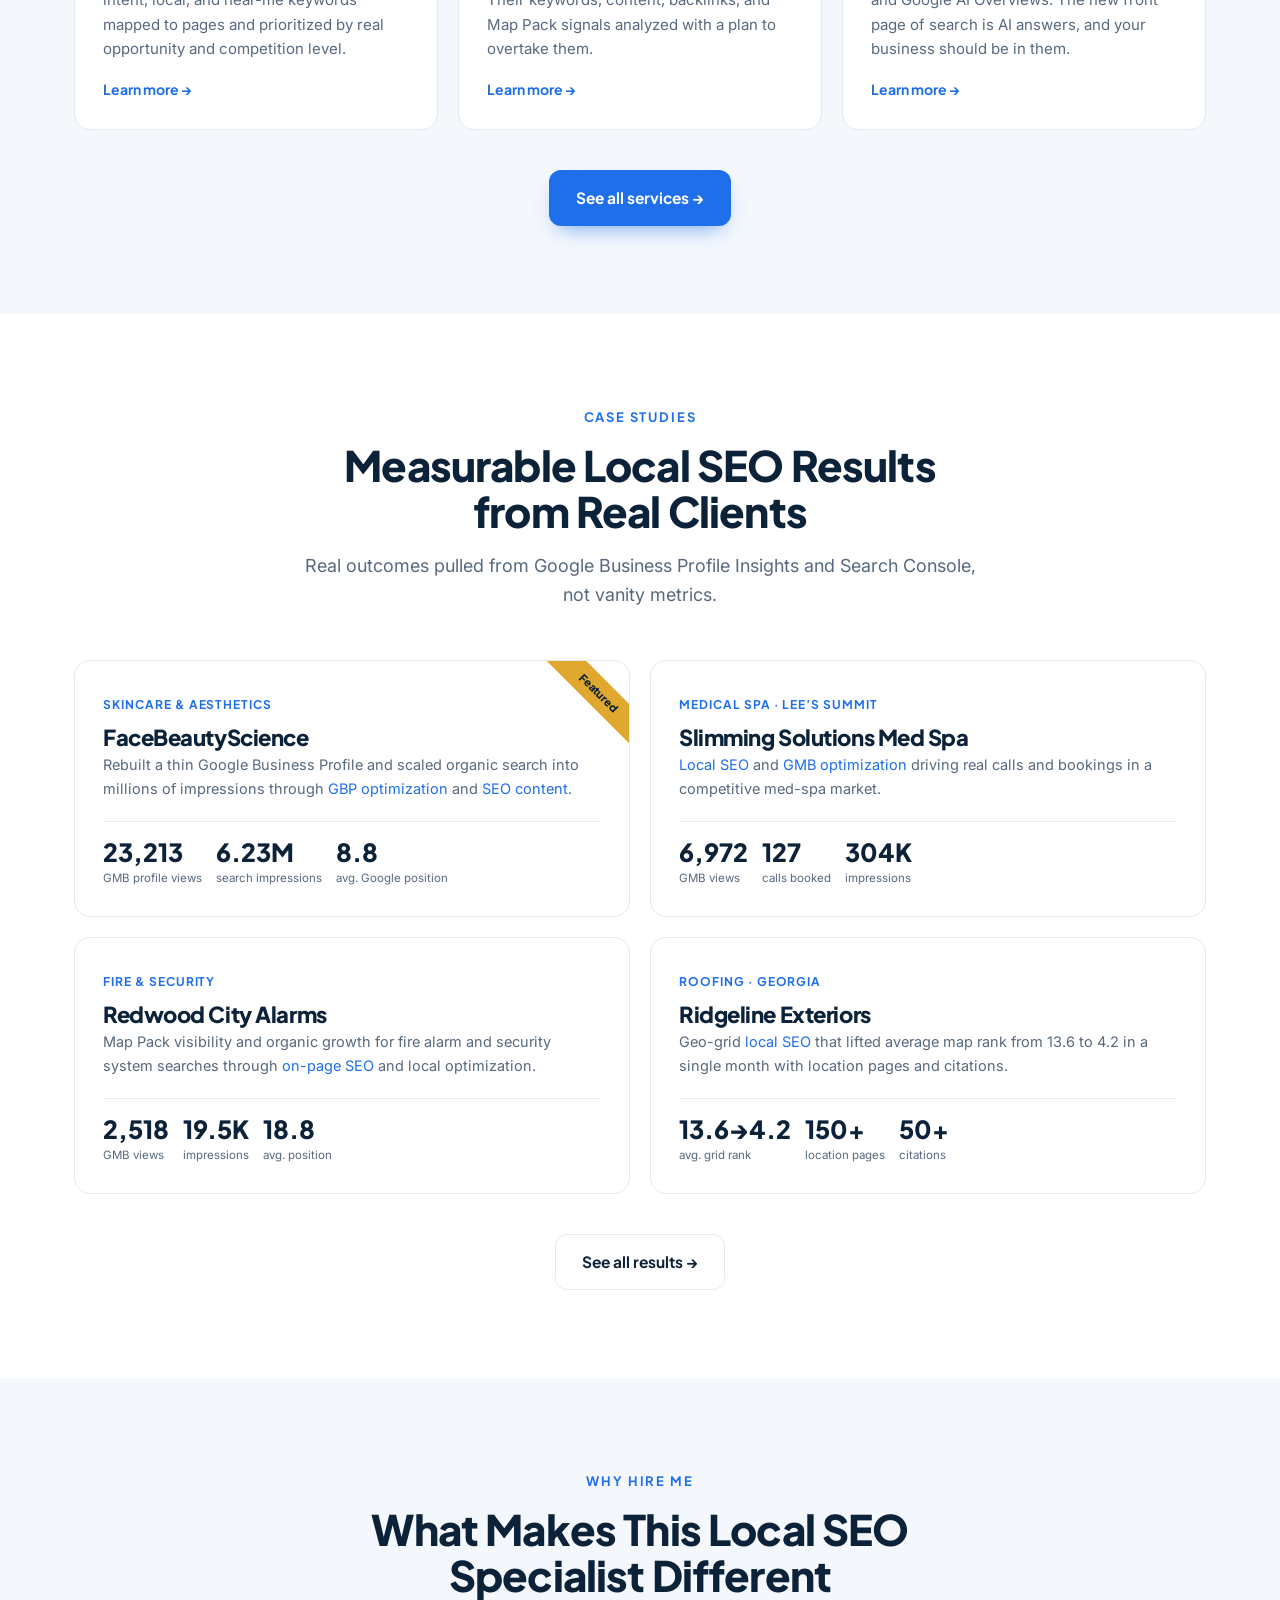
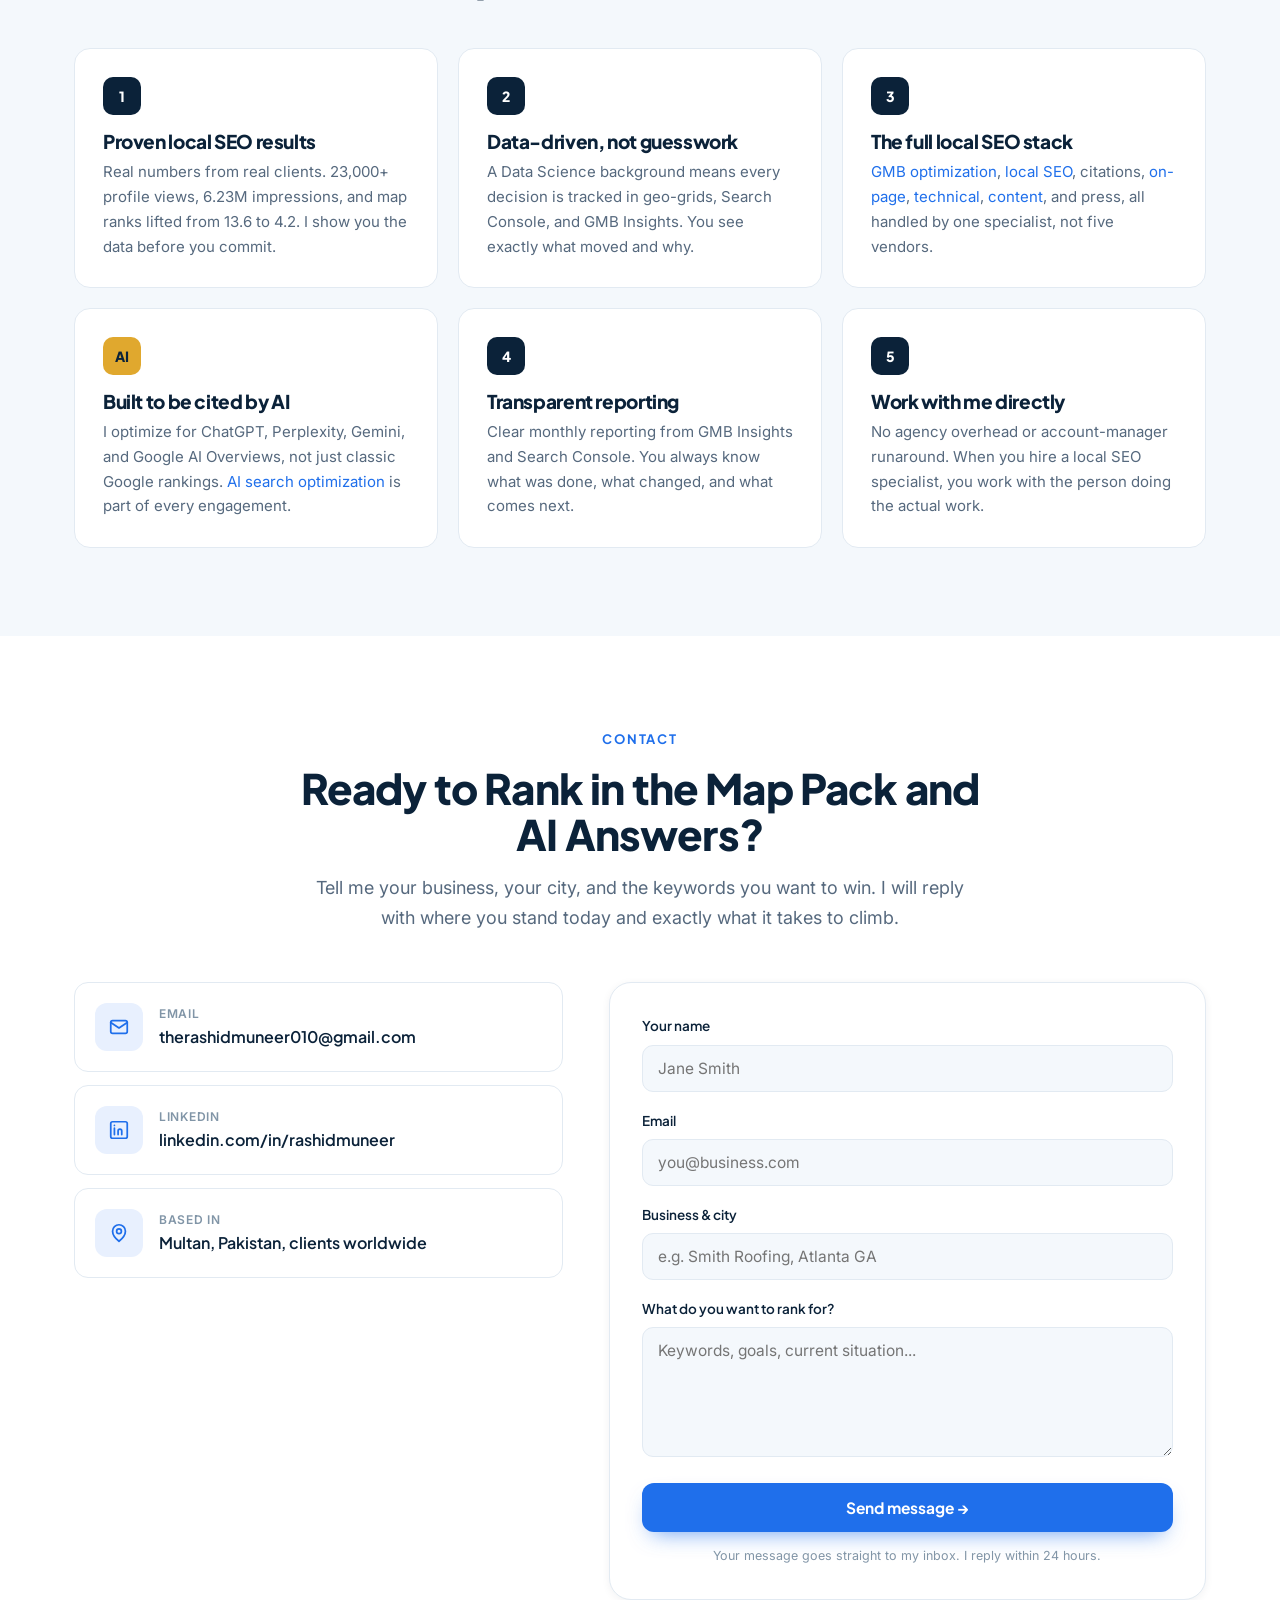
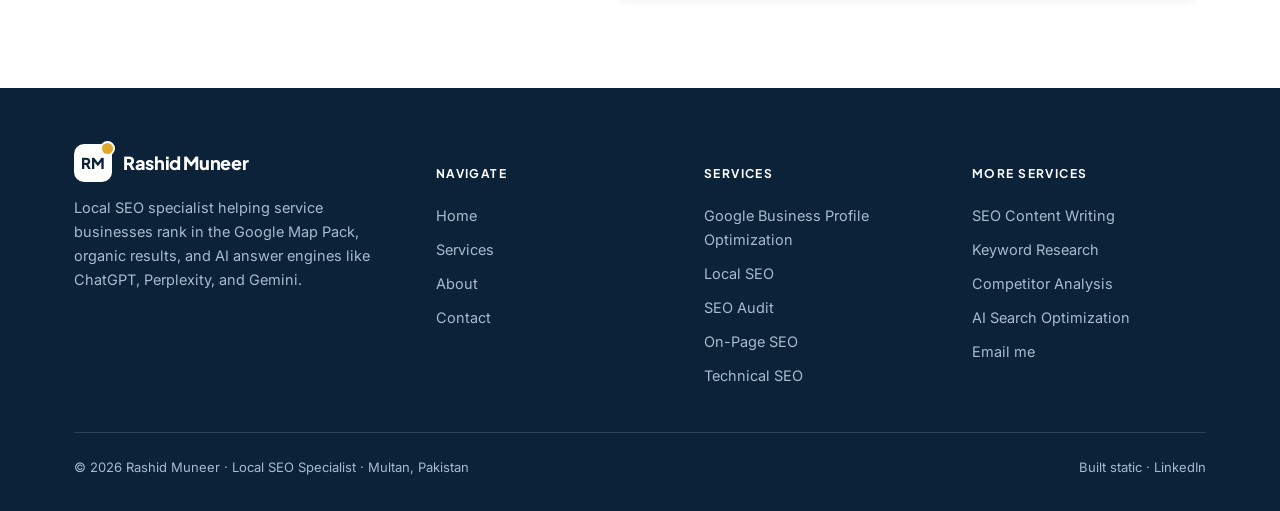
==== commit be5c8c23: "Add files via upload" ====
--- a/index.html
+++ b/index.html
@@ -3,28 +3,28 @@
 <head>
 <meta charset="UTF-8">
 <meta name="viewport" content="width=device-width, initial-scale=1.0">
-<title>Hire a Freelance Local SEO Specialist for Google Maps and AI Search | Rashid Muneer</title>
-<meta name="description" content="Rashid Muneer is a freelance local SEO specialist who ranks service businesses in the Google Map Pack and AI answers. Hire a proven local SEO expert for GMB optimization, audits, and more.">
+<title>Hire a Local SEO Specialist for Google Maps and AI Search | Rashid Muneer</title>
+<meta name="description" content="Rashid Muneer is a local SEO specialist who ranks service businesses in the Google Map Pack and AI answers. Hire a proven local SEO expert for GMB optimization, audits, and more.">
 <link rel="canonical" href="https://rashid-portfolio-web.vercel.app/">
 <meta name="robots" content="index, follow, max-image-preview:large">
 <meta name="author" content="Rashid Muneer">
 <meta name="theme-color" content="#0B2239">
 <meta property="og:type" content="website">
-<meta property="og:site_name" content="Rashid Muneer | Freelance Local SEO Specialist">
-<meta property="og:title" content="Hire a Freelance Local SEO Specialist for Google Maps and AI Search | Rashid Muneer">
-<meta property="og:description" content="Rashid Muneer is a freelance local SEO specialist who ranks service businesses in the Google Map Pack and AI answers. Hire a proven local SEO expert for GMB optimization, audits, and more.">
+<meta property="og:site_name" content="Rashid Muneer | Local SEO Specialist">
+<meta property="og:title" content="Hire a Local SEO Specialist for Google Maps and AI Search | Rashid Muneer">
+<meta property="og:description" content="Rashid Muneer is a local SEO specialist who ranks service businesses in the Google Map Pack and AI answers. Hire a proven local SEO expert for GMB optimization, audits, and more.">
 <meta property="og:url" content="https://rashid-portfolio-web.vercel.app/">
 <meta property="og:image" content="https://rashid-portfolio-web.vercel.app/rashid.png">
 <meta name="twitter:card" content="summary_large_image">
-<meta name="twitter:title" content="Hire a Freelance Local SEO Specialist for Google Maps and AI Search | Rashid Muneer">
-<meta name="twitter:description" content="Rashid Muneer is a freelance local SEO specialist who ranks service businesses in the Google Map Pack and AI answers. Hire a proven local SEO expert for GMB optimization, audits, and more.">
+<meta name="twitter:title" content="Hire a Local SEO Specialist for Google Maps and AI Search | Rashid Muneer">
+<meta name="twitter:description" content="Rashid Muneer is a local SEO specialist who ranks service businesses in the Google Map Pack and AI answers. Hire a proven local SEO expert for GMB optimization, audits, and more.">
 <link rel="icon" href="./favicon.svg" type="image/svg+xml">
 <link rel="preconnect" href="https://fonts.googleapis.com">
 <link rel="preconnect" href="https://fonts.gstatic.com" crossorigin>
 <link href="https://fonts.googleapis.com/css2?family=Plus+Jakarta+Sans:wght@500;600;700;800&family=Inter:wght@400;500;600&display=swap" rel="stylesheet">
 <link rel="stylesheet" href="./style.css">
-<script type="application/ld+json">{"@context":"https://schema.org","@type":"Person","name":"Rashid Muneer","jobTitle":"Freelance Local SEO Specialist","email":"mailto:therashidmuneer010@gmail.com","url":"https://rashid-portfolio-web.vercel.app/","image":"https://rashid-portfolio-web.vercel.app/rashid.png","sameAs":["https://www.linkedin.com/in/rashidmuneer/"],"address":{"@type":"PostalAddress","addressLocality":"Multan","addressCountry":"PK"},"knowsAbout":["Local SEO","Google Business Profile optimization","Google Map Pack ranking","Local citations and NAP consistency","Geo-grid rank tracking","BrightLocal","ABNewswire press releases","Search Atlas","Technical SEO","On-page SEO","Keyword research","AI search optimization (GEO / AEO)","Generative engine optimization"]}</script>
-<script type="application/ld+json">{"@context":"https://schema.org","@type":"WebSite","name":"Rashid Muneer | Freelance Local SEO Specialist","url":"https://rashid-portfolio-web.vercel.app/"}</script>
+<script type="application/ld+json">{"@context":"https://schema.org","@type":"Person","name":"Rashid Muneer","jobTitle":"Local SEO Specialist","email":"mailto:therashidmuneer010@gmail.com","url":"https://rashid-portfolio-web.vercel.app/","image":"https://rashid-portfolio-web.vercel.app/rashid.png","sameAs":["https://www.linkedin.com/in/rashidmuneer/"],"address":{"@type":"PostalAddress","addressLocality":"Multan","addressCountry":"PK"},"knowsAbout":["Local SEO","Google Business Profile optimization","Google Map Pack ranking","Local citations and NAP consistency","Geo-grid rank tracking","BrightLocal","ABNewswire press releases","Search Atlas","Technical SEO","On-page SEO","Keyword research","AI search optimization (GEO / AEO)","Generative engine optimization"]}</script>
+<script type="application/ld+json">{"@context":"https://schema.org","@type":"WebSite","name":"Rashid Muneer | Local SEO Specialist","url":"https://rashid-portfolio-web.vercel.app/"}</script>
 <script type="application/ld+json">{"@context":"https://schema.org","@type":"BreadcrumbList","itemListElement":[{"@type":"ListItem","position":1,"name":"Home","item":"https://rashid-portfolio-web.vercel.app/"}]}</script>
 </head>
 <body>
@@ -43,9 +43,9 @@
 
   <section class="hero">
     <div class="container hero-inner">
-      <div class="hero-photo"><img src="./rashid.png" alt="Rashid Muneer, Freelance Local SEO Specialist" width="148" height="148"></div>
+      <div class="hero-photo"><img src="./rashid.png" alt="Rashid Muneer, Local SEO Specialist" width="148" height="148"></div>
       <span class="hero-avail"><span class="dot"></span>Available for new local SEO projects</span>
-      <h1>Freelance Local SEO Specialist You Can Hire to Rank in Google Maps and AI Search</h1>
+      <h1>Local SEO Specialist Who Ranks Businesses in Google Maps and AI Search</h1>
       <div class="role">Local SEO Expert &middot; Google Business Profile &middot; AI Visibility</div>
       <p class="lede">I help local businesses get found where it matters most, in Google&rsquo;s Map Pack, the organic results, and in AI answers from ChatGPT, Perplexity, and Gemini.</p>
       <p class="sub">With 2+ years of agency-level experience optimizing Google Business Profiles, building local rankings, and producing location pages and SEO content, I turn thin online listings into steady calls, bookings, and leads for service businesses across the US, UK, and Gulf.</p>
@@ -75,8 +75,8 @@
     <div class="container">
       <div class="section-head">
         <span class="eyebrow">About me</span>
-        <h2>Why Hire a Freelance Local SEO Specialist</h2>
-        <p>When you hire a freelance local SEO specialist instead of a large agency, you work directly with the person doing the work. No account managers, no telephone game, no inflated overhead. I have 2+ years running agency-grade <a href="./local-seo">local SEO campaigns</a> for roofers, med spas, clinics, security firms, and tax practices. With a Data Science background, I track <a href="./gmb-optimization">Google Business Profile</a> Insights, geo-grid rankings, and Search Console data to tie every action back to real calls and leads.</p>
+        <h2>Why Hire a Local SEO Specialist</h2>
+        <p>When you hire a local SEO specialist instead of a large agency, you work directly with the person doing the work. No account managers, no telephone game, no inflated overhead. I have 2+ years running agency-grade <a href="./local-seo">local SEO campaigns</a> for roofers, med spas, clinics, security firms, and tax practices. With a Data Science background, I track <a href="./gmb-optimization">Google Business Profile</a> Insights, geo-grid rankings, and Search Console data to tie every action back to real calls and leads.</p>
       </div>
       <div class="about-stats">
         <div class="st">
@@ -189,9 +189,9 @@
     <div class="container">
       <div class="section-head">
         <span class="eyebrow">Why hire me</span>
-        <h2>What Makes This Freelance Local SEO Specialist Different</h2>
-      </div>
-      <div class="why-grid"><div class="why " data-reveal><span class="n">1</span><h3>Proven local SEO results</h3><p>Real numbers from real clients. 23,000+ profile views, 6.23M impressions, and map ranks lifted from 13.6 to 4.2. I show you the data before you commit.</p></div><div class="why " data-reveal><span class="n">2</span><h3>Data-driven, not guesswork</h3><p>A Data Science background means every decision is tracked in geo-grids, Search Console, and GMB Insights. You see exactly what moved and why.</p></div><div class="why " data-reveal><span class="n">3</span><h3>The full local SEO stack</h3><p><a href="./gmb-optimization">GMB optimization</a>, <a href="./local-seo">local SEO</a>, citations, <a href="./on-page-seo">on-page</a>, <a href="./technical-seo">technical</a>, <a href="./content-seo">content</a>, and press, all handled by one specialist, not five vendors.</p></div><div class="why gold" data-reveal><span class="n">AI</span><h3>Built to be cited by AI</h3><p>I optimize for ChatGPT, Perplexity, Gemini, and Google AI Overviews, not just classic Google rankings. <a href="./ai-search-optimization">AI search optimization</a> is part of every engagement.</p></div><div class="why " data-reveal><span class="n">4</span><h3>Transparent reporting</h3><p>Clear monthly reporting from GMB Insights and Search Console. You always know what was done, what changed, and what comes next.</p></div><div class="why " data-reveal><span class="n">5</span><h3>Work with me directly</h3><p>No agency overhead or account-manager runaround. When you hire a freelance local SEO specialist, you work with the person doing the actual work.</p></div></div>
+        <h2>What Makes This Local SEO Specialist Different</h2>
+      </div>
+      <div class="why-grid"><div class="why " data-reveal><span class="n">1</span><h3>Proven local SEO results</h3><p>Real numbers from real clients. 23,000+ profile views, 6.23M impressions, and map ranks lifted from 13.6 to 4.2. I show you the data before you commit.</p></div><div class="why " data-reveal><span class="n">2</span><h3>Data-driven, not guesswork</h3><p>A Data Science background means every decision is tracked in geo-grids, Search Console, and GMB Insights. You see exactly what moved and why.</p></div><div class="why " data-reveal><span class="n">3</span><h3>The full local SEO stack</h3><p><a href="./gmb-optimization">GMB optimization</a>, <a href="./local-seo">local SEO</a>, citations, <a href="./on-page-seo">on-page</a>, <a href="./technical-seo">technical</a>, <a href="./content-seo">content</a>, and press, all handled by one specialist, not five vendors.</p></div><div class="why gold" data-reveal><span class="n">AI</span><h3>Built to be cited by AI</h3><p>I optimize for ChatGPT, Perplexity, Gemini, and Google AI Overviews, not just classic Google rankings. <a href="./ai-search-optimization">AI search optimization</a> is part of every engagement.</p></div><div class="why " data-reveal><span class="n">4</span><h3>Transparent reporting</h3><p>Clear monthly reporting from GMB Insights and Search Console. You always know what was done, what changed, and what comes next.</p></div><div class="why " data-reveal><span class="n">5</span><h3>Work with me directly</h3><p>No agency overhead or account-manager runaround. When you hire a local SEO specialist, you work with the person doing the actual work.</p></div></div>
     </div>
   </section>
 
@@ -233,7 +233,7 @@
     <div class="footer-top">
       <div class="footer-brand">
         <a href="./" class="logo"><span class="logo-mark">RM</span><span>Rashid Muneer</span></a>
-        <p>Freelance local SEO specialist helping service businesses rank in the Google Map Pack, organic results, and AI answer engines like ChatGPT, Perplexity, and Gemini.</p>
+        <p>Local SEO specialist helping service businesses rank in the Google Map Pack, organic results, and AI answer engines like ChatGPT, Perplexity, and Gemini.</p>
       </div>
       <div class="footer-col">
         <h5>Navigate</h5>
@@ -260,7 +260,7 @@
       </div>
     </div>
     <div class="footer-bottom">
-      <span>&copy; <span id="yr">2026</span> Rashid Muneer &middot; Freelance Local SEO Specialist &middot; Multan, Pakistan</span>
+      <span>&copy; <span id="yr">2026</span> Rashid Muneer &middot; Local SEO Specialist &middot; Multan, Pakistan</span>
       <span>Built static &middot; <a href="https://www.linkedin.com/in/rashidmuneer/" target="_blank" rel="noopener">LinkedIn</a></span>
     </div>
   </div>
